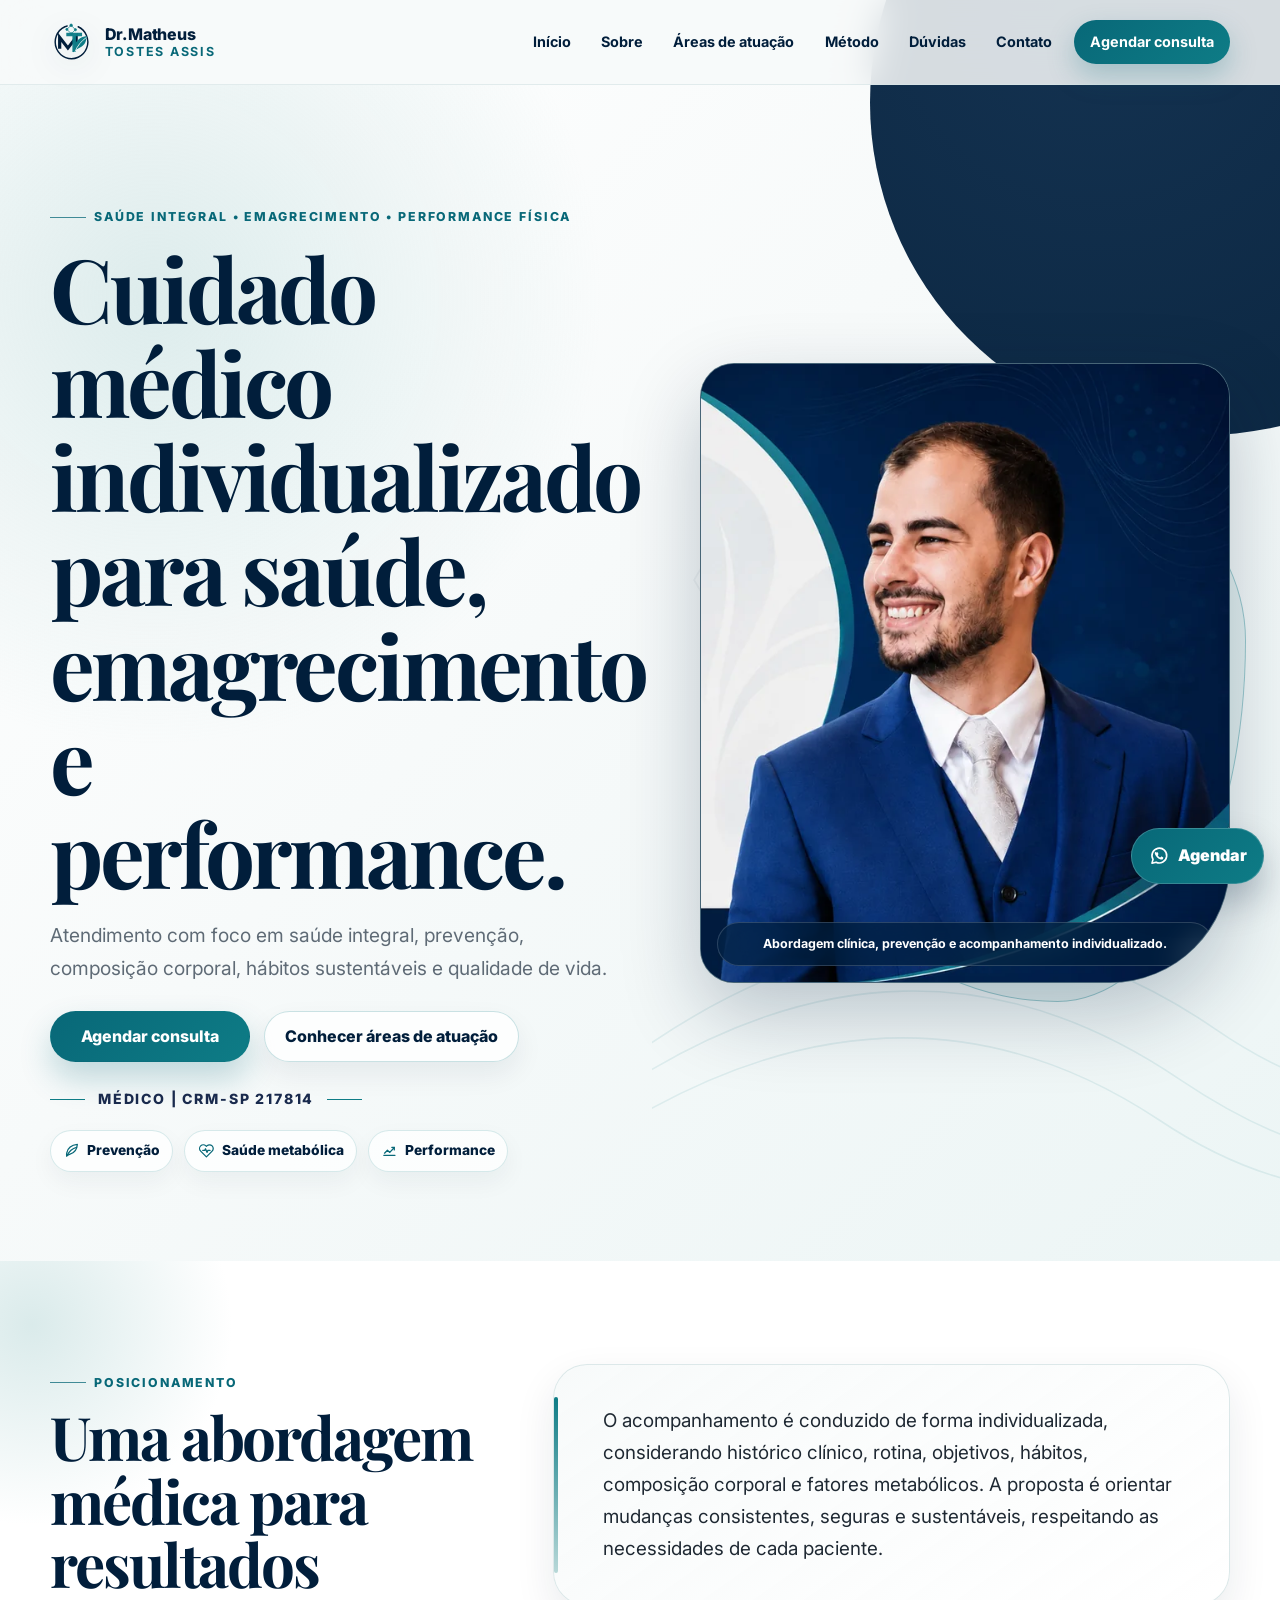
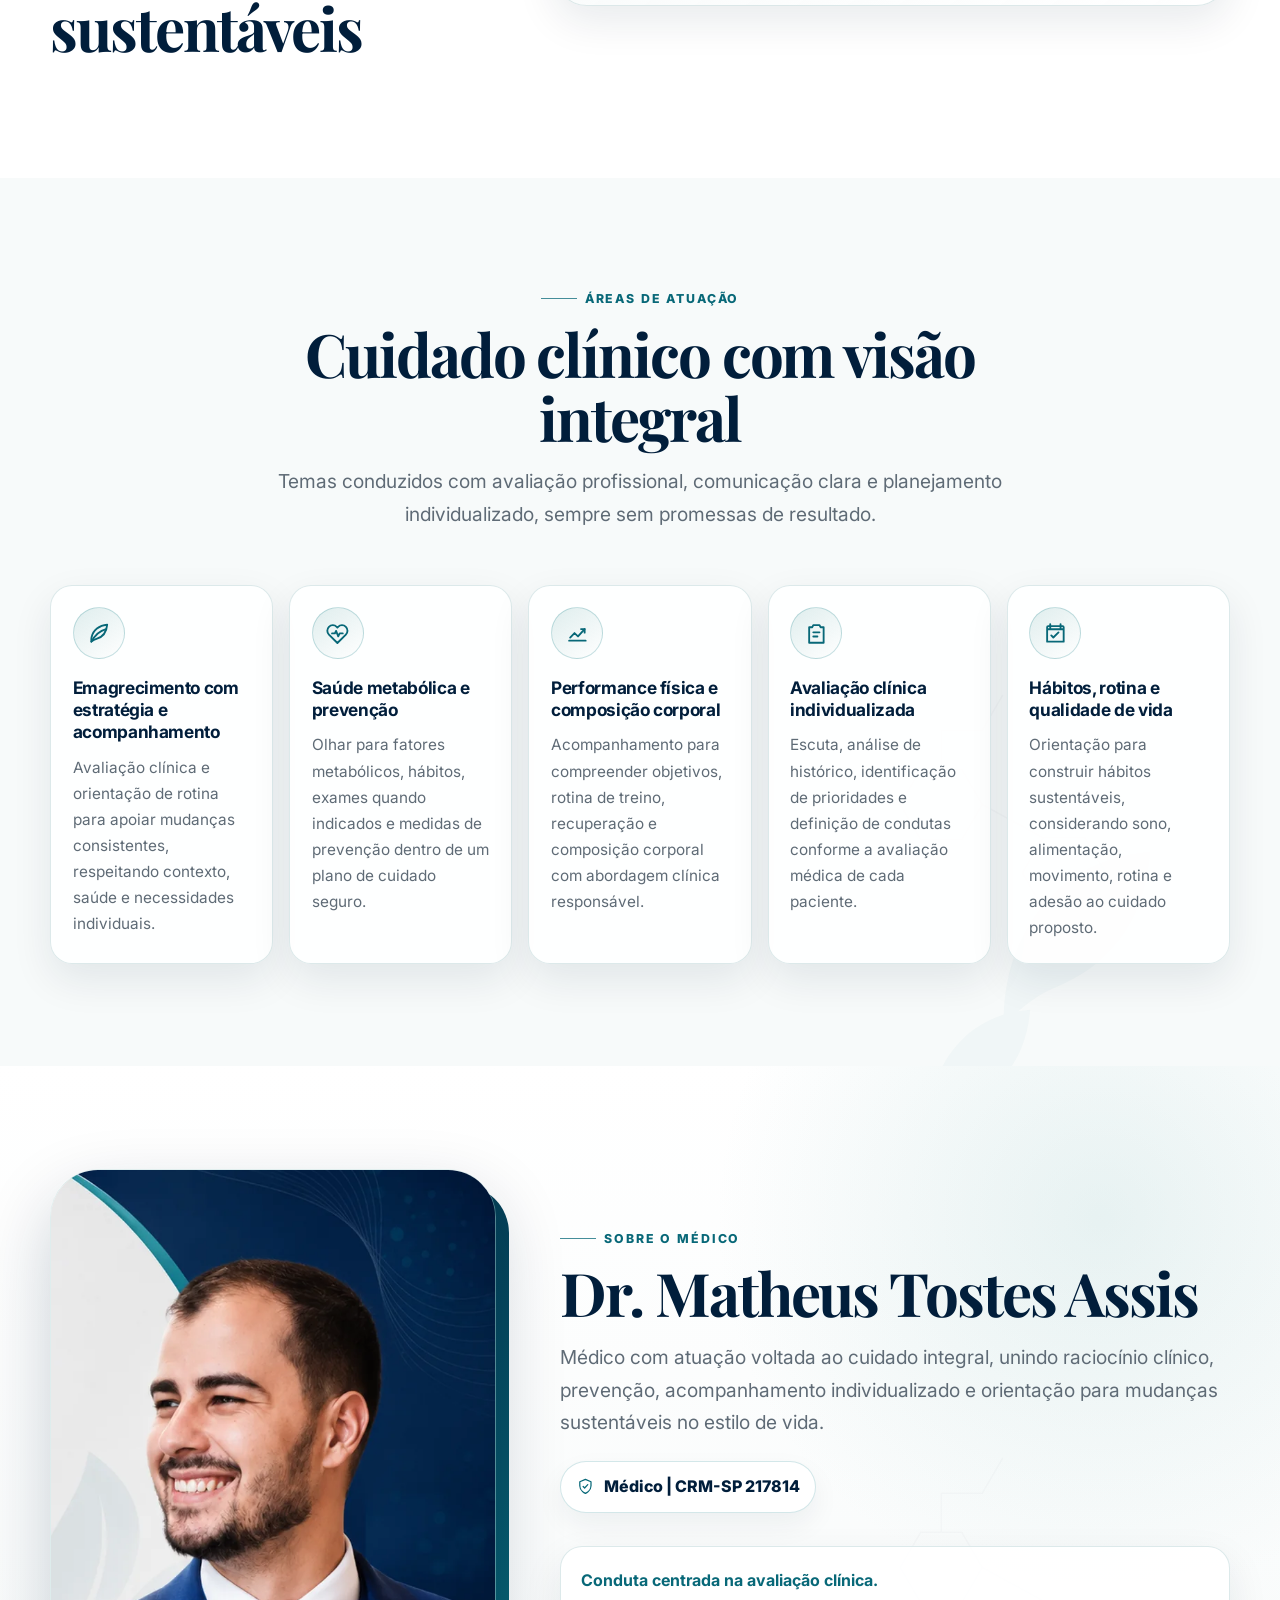
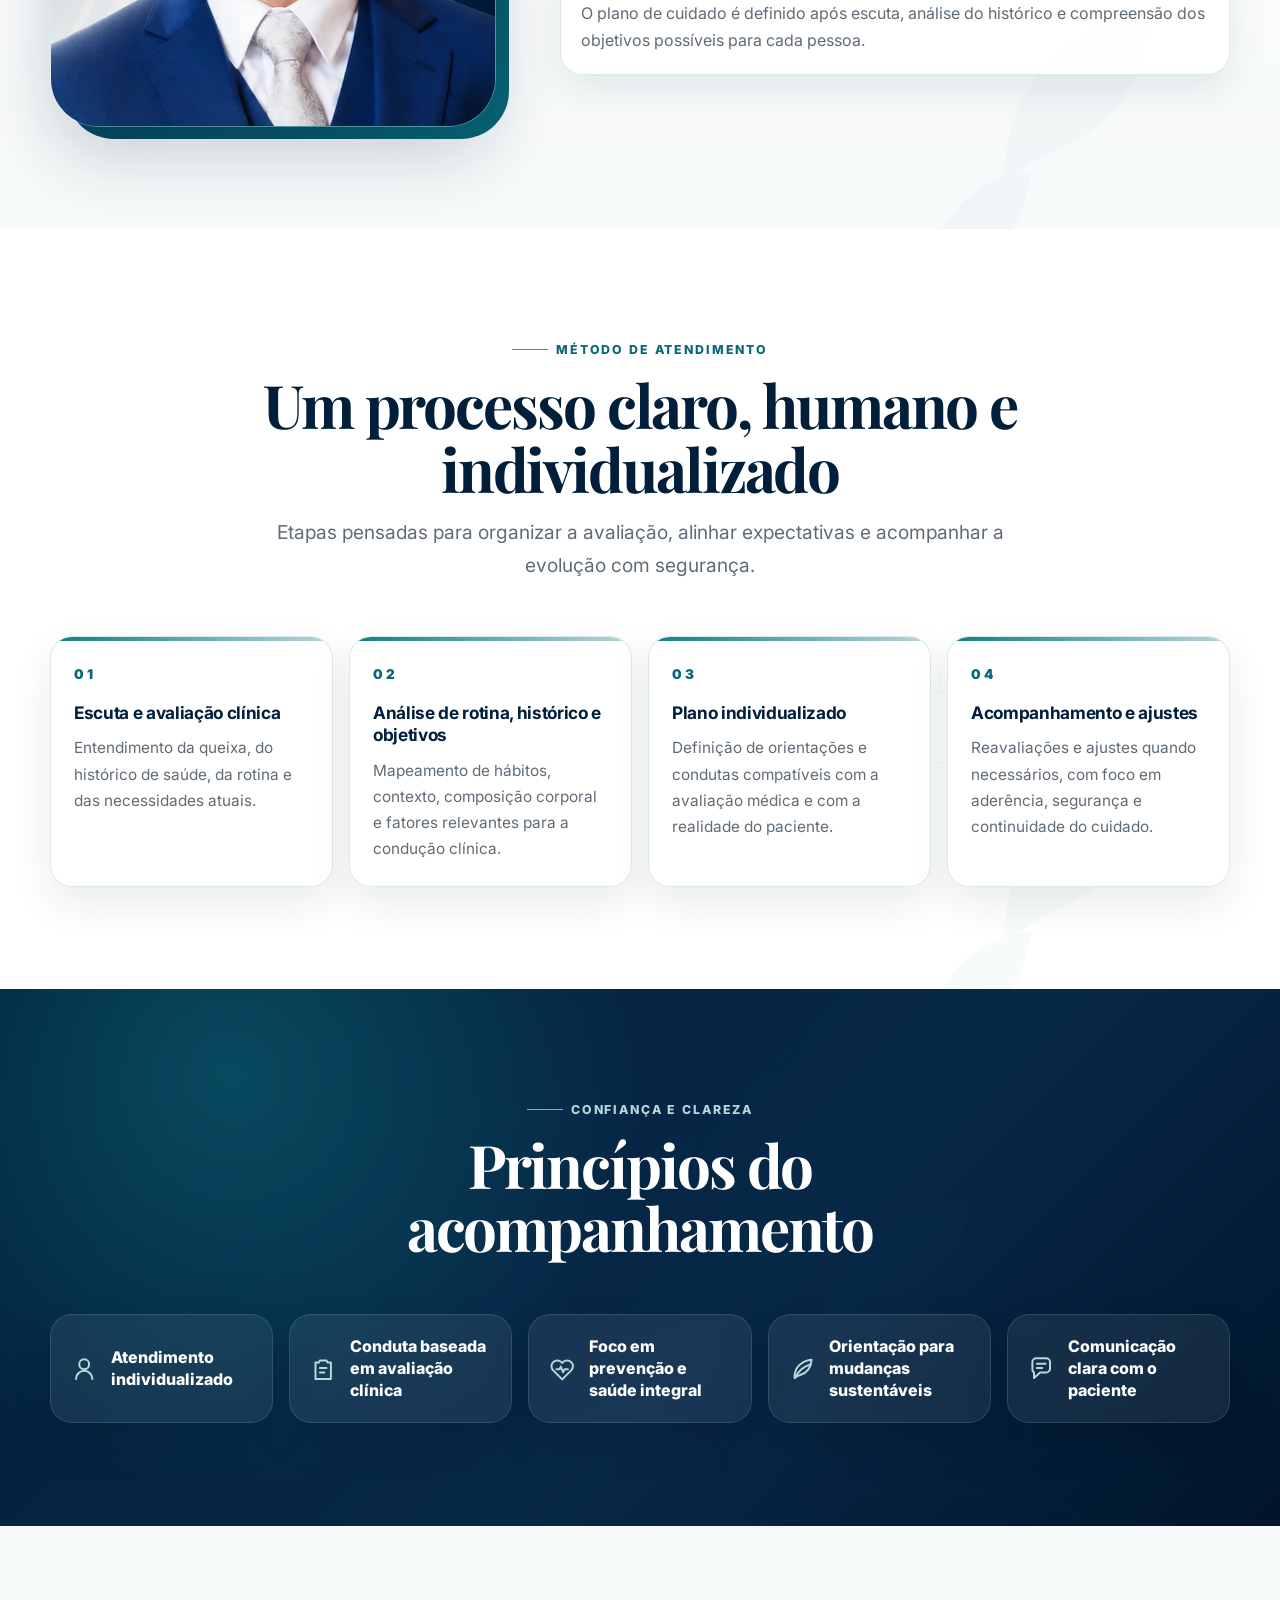
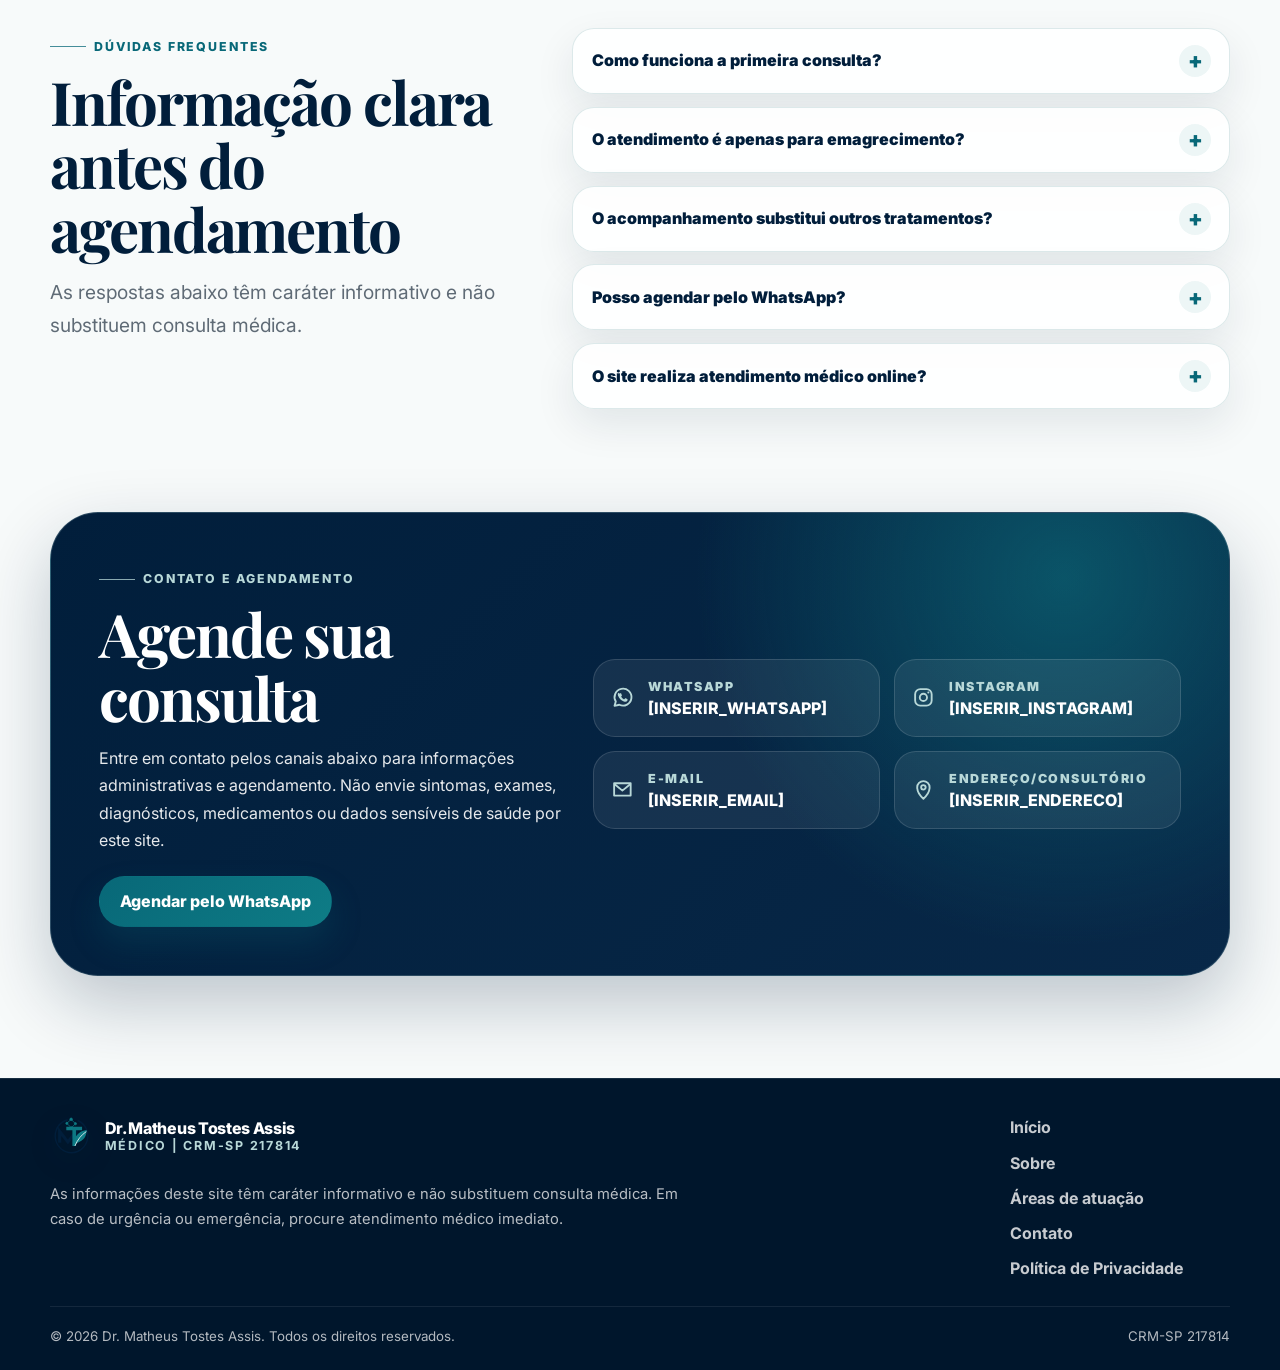
==== index.html @ b33bf236 "first commit" ====
<!doctype html>
<html lang="pt-BR">
<head>
  <meta charset="utf-8">
  <meta name="viewport" content="width=device-width, initial-scale=1">
  <title>Dr. Matheus Tostes Assis | Médico em Saúde, Emagrecimento e Performance</title>
  <meta name="description" content="Cuidado médico individualizado com foco em saúde integral, emagrecimento, prevenção, performance física e qualidade de vida. CRM-SP 217814.">
  <meta name="robots" content="index, follow">
  <meta name="theme-color" content="#011E3B">
  <link rel="canonical" href="https://www.seudominio.com.br/">

  <meta property="og:title" content="Dr. Matheus Tostes Assis | Médico em Saúde, Emagrecimento e Performance">
  <meta property="og:description" content="Cuidado médico individualizado com foco em saúde integral, emagrecimento, prevenção, performance física e qualidade de vida. CRM-SP 217814.">
  <meta property="og:image" content="https://www.seudominio.com.br/assets/img/og-image.jpg">
  <meta property="og:type" content="website">
  <meta property="og:locale" content="pt_BR">
  <meta property="og:url" content="https://www.seudominio.com.br/">

  <link rel="icon" href="assets/img/favicon.svg" type="image/svg+xml">
  <link rel="preconnect" href="https://fonts.googleapis.com">
  <link rel="preconnect" href="https://fonts.gstatic.com" crossorigin>
  <link href="https://fonts.googleapis.com/css2?family=Inter:wght@400;500;600;700;800&family=Playfair+Display:wght@600;700&display=swap" rel="stylesheet">
  <link rel="preload" as="image" href="assets/img/dr-matheus-hero-640.webp" imagesrcset="assets/img/dr-matheus-hero-640.webp 640w, assets/img/dr-matheus-hero-776.webp 776w" imagesizes="(min-width: 1024px) 42vw, 92vw" type="image/webp">
  <link rel="stylesheet" href="assets/css/styles.css">
  <script defer src="assets/js/main.js"></script>

  <script type="application/ld+json">
  {
    "@context": "https://schema.org",
    "@type": "Physician",
    "name": "Dr. Matheus Tostes Assis",
    "identifier": "CRM-SP 217814",
    "description": "Cuidado médico individualizado com foco em saúde integral, emagrecimento, prevenção, performance física e qualidade de vida.",
    "image": "https://www.seudominio.com.br/assets/img/og-image.jpg",
    "url": "https://www.seudominio.com.br/",
    "telephone": "[INSERIR_WHATSAPP]",
    "medicalSpecialty": "Cuidados médicos em saúde integral",
    "address": {
      "@type": "PostalAddress",
      "streetAddress": "[INSERIR_ENDERECO]",
      "addressLocality": "[INSERIR_CIDADE]",
      "addressRegion": "SP",
      "addressCountry": "BR"
    },
    "sameAs": ["[INSERIR_INSTAGRAM]"],
    "knowsAbout": [
      "Saúde integral",
      "Emagrecimento com acompanhamento clínico",
      "Saúde metabólica",
      "Prevenção",
      "Performance física",
      "Composição corporal",
      "Hábitos e qualidade de vida"
    ]
  }
  </script>
</head>
<body>
  <a class="skip-link" href="#conteudo">Pular para o conteúdo principal</a>

  <svg aria-hidden="true" focusable="false" class="svg-sprite">
    <symbol id="icon-leaf" viewBox="0 0 24 24">
      <path d="M20.5 3.5C12.8 4.2 6.8 8.7 5.4 15.7c-.4 1.9-.3 3.4-.2 4.2 1.1-.9 2.7-2 4.9-2.6 6.7-1.9 9.9-7.3 10.4-13.8Z" fill="none" stroke="currentColor" stroke-width="1.8" stroke-linecap="round" stroke-linejoin="round"/>
      <path d="M5.2 20c3.5-6.5 8.2-10.6 14.2-12.2" fill="none" stroke="currentColor" stroke-width="1.8" stroke-linecap="round"/>
    </symbol>
    <symbol id="icon-heart" viewBox="0 0 24 24">
      <path d="M20.2 5.6a5.3 5.3 0 0 0-7.5 0l-.7.7-.7-.7a5.3 5.3 0 0 0-7.5 7.5l8.2 8.2 8.2-8.2a5.3 5.3 0 0 0 0-7.5Z" fill="none" stroke="currentColor" stroke-width="1.8" stroke-linecap="round" stroke-linejoin="round"/>
      <path d="M6.8 12h2.8l1.1-2.4 2.1 5.2 1.4-2.8h3" fill="none" stroke="currentColor" stroke-width="1.8" stroke-linecap="round" stroke-linejoin="round"/>
    </symbol>
    <symbol id="icon-chart" viewBox="0 0 24 24">
      <path d="M4 19h16" fill="none" stroke="currentColor" stroke-width="1.8" stroke-linecap="round"/>
      <path d="m5 16 4.2-4.3 3.4 3.2L19 7.8" fill="none" stroke="currentColor" stroke-width="1.8" stroke-linecap="round" stroke-linejoin="round"/>
      <path d="M15.5 7.8H19v3.5" fill="none" stroke="currentColor" stroke-width="1.8" stroke-linecap="round" stroke-linejoin="round"/>
    </symbol>
    <symbol id="icon-clipboard" viewBox="0 0 24 24">
      <path d="M9 4h6l1 2h3v15H5V6h3l1-2Z" fill="none" stroke="currentColor" stroke-width="1.8" stroke-linecap="round" stroke-linejoin="round"/>
      <path d="M9 11h6M9 15h4" fill="none" stroke="currentColor" stroke-width="1.8" stroke-linecap="round"/>
    </symbol>
    <symbol id="icon-routine" viewBox="0 0 24 24">
      <path d="M7 3v4M17 3v4M4 8h16M5 5h14a1 1 0 0 1 1 1v14H4V6a1 1 0 0 1 1-1Z" fill="none" stroke="currentColor" stroke-width="1.8" stroke-linecap="round" stroke-linejoin="round"/>
      <path d="m8 14 2 2 5-5" fill="none" stroke="currentColor" stroke-width="1.8" stroke-linecap="round" stroke-linejoin="round"/>
    </symbol>
    <symbol id="icon-user" viewBox="0 0 24 24">
      <path d="M12 12a4.5 4.5 0 1 0 0-9 4.5 4.5 0 0 0 0 9ZM4.5 21a7.5 7.5 0 0 1 15 0" fill="none" stroke="currentColor" stroke-width="1.8" stroke-linecap="round"/>
    </symbol>
    <symbol id="icon-shield" viewBox="0 0 24 24">
      <path d="M12 22s8-3.8 8-11.1V5.4L12 2 4 5.4v5.5C4 18.2 12 22 12 22Z" fill="none" stroke="currentColor" stroke-width="1.8" stroke-linecap="round" stroke-linejoin="round"/>
      <path d="m8.8 12.2 2.1 2.1 4.5-4.8" fill="none" stroke="currentColor" stroke-width="1.8" stroke-linecap="round" stroke-linejoin="round"/>
    </symbol>
    <symbol id="icon-chat" viewBox="0 0 24 24">
      <path d="M4 5.5A3.5 3.5 0 0 1 7.5 2h9A3.5 3.5 0 0 1 20 5.5v6A3.5 3.5 0 0 1 16.5 15H11l-5.5 5v-5A3.5 3.5 0 0 1 4 11.5v-6Z" fill="none" stroke="currentColor" stroke-width="1.8" stroke-linecap="round" stroke-linejoin="round"/>
      <path d="M8 7h8M8 11h5" fill="none" stroke="currentColor" stroke-width="1.8" stroke-linecap="round"/>
    </symbol>
    <symbol id="icon-whatsapp" viewBox="0 0 24 24">
      <path d="M4.4 20.2 5.6 16A8.2 8.2 0 1 1 9 19.1l-4.6 1.1Z" fill="none" stroke="currentColor" stroke-width="1.8" stroke-linecap="round" stroke-linejoin="round"/>
      <path d="M9.2 8.5c.2-.5.4-.5.7-.5h.5c.2 0 .4.1.5.4l.6 1.4c.1.3.1.5-.1.7l-.4.5c-.1.2-.2.4 0 .6.5.9 1.3 1.7 2.3 2.2.2.1.4.1.6-.1l.6-.7c.2-.2.4-.2.7-.1l1.4.7c.3.1.4.3.4.6 0 .5-.2 1.1-.6 1.5-.5.5-1.5.7-3 .2-2.6-.9-4.7-3-5.6-5.5-.5-1.3-.3-2.2.4-2.9Z" fill="currentColor"/>
    </symbol>
    <symbol id="icon-mail" viewBox="0 0 24 24">
      <path d="M4 6h16v12H4V6Z" fill="none" stroke="currentColor" stroke-width="1.8" stroke-linecap="round" stroke-linejoin="round"/>
      <path d="m4.8 7.2 7.2 6 7.2-6" fill="none" stroke="currentColor" stroke-width="1.8" stroke-linecap="round" stroke-linejoin="round"/>
    </symbol>
    <symbol id="icon-map" viewBox="0 0 24 24">
      <path d="M12 21s6-5.4 6-11a6 6 0 0 0-12 0c0 5.6 6 11 6 11Z" fill="none" stroke="currentColor" stroke-width="1.8" stroke-linecap="round" stroke-linejoin="round"/>
      <path d="M12 12.2a2.2 2.2 0 1 0 0-4.4 2.2 2.2 0 0 0 0 4.4Z" fill="none" stroke="currentColor" stroke-width="1.8"/>
    </symbol>
    <symbol id="icon-instagram" viewBox="0 0 24 24">
      <rect x="4" y="4" width="16" height="16" rx="5" fill="none" stroke="currentColor" stroke-width="1.8"/>
      <circle cx="12" cy="12" r="3.5" fill="none" stroke="currentColor" stroke-width="1.8"/>
      <circle cx="16.8" cy="7.2" r="1" fill="currentColor"/>
    </symbol>
  </svg>

  <header class="site-header" data-header>
    <div class="container header-inner">
      <a class="brand" href="#inicio" aria-label="Início - Dr. Matheus Tostes Assis">
        <img class="brand-mark" src="assets/img/logo-mta.svg" width="46" height="46" alt="" decoding="async">
        <span class="brand-text">
          <strong>Dr. Matheus</strong>
          <small>Tostes Assis</small>
        </span>
      </a>

      <button class="menu-toggle" type="button" aria-label="Abrir menu" aria-controls="menu-principal" aria-expanded="false" data-menu-toggle>
        <span></span>
        <span></span>
        <span></span>
      </button>

      <nav class="nav" id="menu-principal" aria-label="Menu principal" data-nav>
        <a href="#inicio">Início</a>
        <a href="#sobre">Sobre</a>
        <a href="#areas">Áreas de atuação</a>
        <a href="#metodo">Método</a>
        <a href="#duvidas">Dúvidas</a>
        <a href="#contato">Contato</a>
        <a class="nav-cta" href="https://wa.me/55DDDNUMERO?text=Ol%C3%A1%2C%20Dr.%20Matheus.%20Gostaria%20de%20agendar%20uma%20consulta." target="_blank" rel="noopener" aria-label="Agendar consulta pelo WhatsApp">Agendar consulta</a>
      </nav>
    </div>
  </header>

  <main id="conteudo">
    <section class="hero" id="inicio" aria-labelledby="hero-title">
      <div class="container hero-grid">
        <div class="hero-copy" data-reveal>
          <p class="eyebrow">Saúde integral • Emagrecimento • Performance física</p>
          <h1 id="hero-title">Cuidado médico individualizado para saúde, emagrecimento e performance.</h1>
          <p class="hero-subtitle">Atendimento com foco em saúde integral, prevenção, composição corporal, hábitos sustentáveis e qualidade de vida.</p>
          <div class="hero-actions" aria-label="Ações principais">
            <a class="btn btn-primary" href="https://wa.me/55DDDNUMERO?text=Ol%C3%A1%2C%20Dr.%20Matheus.%20Gostaria%20de%20agendar%20uma%20consulta." target="_blank" rel="noopener">Agendar consulta</a>
            <a class="btn btn-secondary" href="#areas">Conhecer áreas de atuação</a>
          </div>
          <p class="credential">Médico | CRM-SP 217814</p>
          <div class="hero-points" aria-label="Pilares do atendimento">
            <span><svg class="mini-icon" aria-hidden="true"><use href="#icon-leaf"></use></svg>Prevenção</span>
            <span><svg class="mini-icon" aria-hidden="true"><use href="#icon-heart"></use></svg>Saúde metabólica</span>
            <span><svg class="mini-icon" aria-hidden="true"><use href="#icon-chart"></use></svg>Performance</span>
          </div>
        </div>

        <div class="hero-visual" data-reveal>
          <figure class="portrait-card">
            <picture>
              <source type="image/webp" srcset="assets/img/dr-matheus-hero-640.webp 640w, assets/img/dr-matheus-hero-776.webp 776w" sizes="(min-width: 1024px) 42vw, 92vw">
              <img src="assets/img/dr-matheus-hero.jpg" width="776" height="909" alt="Retrato profissional do Dr. Matheus Tostes Assis em traje formal" loading="eager" fetchpriority="high" decoding="async">
            </picture>
            <figcaption>Abordagem clínica, prevenção e acompanhamento individualizado.</figcaption>
          </figure>
        </div>
      </div>
    </section>

    <section class="section positioning" aria-labelledby="posicionamento-title">
      <div class="container two-column">
        <div class="section-kicker" data-reveal>
          <span class="eyebrow">Posicionamento</span>
          <h2 id="posicionamento-title">Uma abordagem médica para resultados sustentáveis</h2>
        </div>
        <div class="lead-card" data-reveal>
          <p>O acompanhamento é conduzido de forma individualizada, considerando histórico clínico, rotina, objetivos, hábitos, composição corporal e fatores metabólicos. A proposta é orientar mudanças consistentes, seguras e sustentáveis, respeitando as necessidades de cada paciente.</p>
        </div>
      </div>
    </section>

    <section class="section areas" id="areas" aria-labelledby="areas-title">
      <div class="container">
        <div class="section-heading" data-reveal>
          <span class="eyebrow">Áreas de atuação</span>
          <h2 id="areas-title">Cuidado clínico com visão integral</h2>
          <p>Temas conduzidos com avaliação profissional, comunicação clara e planejamento individualizado, sempre sem promessas de resultado.</p>
        </div>

        <div class="cards-grid">
          <article class="area-card" data-reveal>
            <div class="icon-badge"><svg aria-hidden="true"><use href="#icon-leaf"></use></svg></div>
            <h3>Emagrecimento com estratégia e acompanhamento</h3>
            <p>Avaliação clínica e orientação de rotina para apoiar mudanças consistentes, respeitando contexto, saúde e necessidades individuais.</p>
          </article>
          <article class="area-card" data-reveal>
            <div class="icon-badge"><svg aria-hidden="true"><use href="#icon-heart"></use></svg></div>
            <h3>Saúde metabólica e prevenção</h3>
            <p>Olhar para fatores metabólicos, hábitos, exames quando indicados e medidas de prevenção dentro de um plano de cuidado seguro.</p>
          </article>
          <article class="area-card" data-reveal>
            <div class="icon-badge"><svg aria-hidden="true"><use href="#icon-chart"></use></svg></div>
            <h3>Performance física e composição corporal</h3>
            <p>Acompanhamento para compreender objetivos, rotina de treino, recuperação e composição corporal com abordagem clínica responsável.</p>
          </article>
          <article class="area-card" data-reveal>
            <div class="icon-badge"><svg aria-hidden="true"><use href="#icon-clipboard"></use></svg></div>
            <h3>Avaliação clínica individualizada</h3>
            <p>Escuta, análise de histórico, identificação de prioridades e definição de condutas conforme a avaliação médica de cada paciente.</p>
          </article>
          <article class="area-card" data-reveal>
            <div class="icon-badge"><svg aria-hidden="true"><use href="#icon-routine"></use></svg></div>
            <h3>Hábitos, rotina e qualidade de vida</h3>
            <p>Orientação para construir hábitos sustentáveis, considerando sono, alimentação, movimento, rotina e adesão ao cuidado proposto.</p>
          </article>
        </div>
      </div>
    </section>

    <section class="section about" id="sobre" aria-labelledby="sobre-title">
      <div class="container about-grid">
        <div class="about-media" data-reveal>
          <picture>
            <source type="image/webp" srcset="assets/img/dr-matheus-about.webp">
            <img src="assets/img/dr-matheus-about.jpg" width="640" height="1253" alt="Dr. Matheus Tostes Assis sorrindo em traje formal" loading="lazy" decoding="async">
          </picture>
        </div>
        <div class="about-content" data-reveal>
          <span class="eyebrow">Sobre o médico</span>
          <h2 id="sobre-title">Dr. Matheus Tostes Assis</h2>
          <p class="large-text">Médico com atuação voltada ao cuidado integral, unindo raciocínio clínico, prevenção, acompanhamento individualizado e orientação para mudanças sustentáveis no estilo de vida.</p>
          <div class="doctor-credential">
            <svg class="mini-icon" aria-hidden="true"><use href="#icon-shield"></use></svg>
            <span>Médico | CRM-SP 217814</span>
          </div>
          <!-- Campo editável: insira aqui formações complementares comprovadas, se desejar. Evite termos que induzam especialidade sem RQE informado. -->
          <div class="note-card">
            <strong>Conduta centrada na avaliação clínica.</strong>
            <p>O plano de cuidado é definido após escuta, análise do histórico e compreensão dos objetivos possíveis para cada pessoa.</p>
          </div>
        </div>
      </div>
    </section>

    <section class="section method" id="metodo" aria-labelledby="metodo-title">
      <div class="container">
        <div class="section-heading" data-reveal>
          <span class="eyebrow">Método de atendimento</span>
          <h2 id="metodo-title">Um processo claro, humano e individualizado</h2>
          <p>Etapas pensadas para organizar a avaliação, alinhar expectativas e acompanhar a evolução com segurança.</p>
        </div>

        <ol class="steps">
          <li data-reveal>
            <span class="step-number">01</span>
            <h3>Escuta e avaliação clínica</h3>
            <p>Entendimento da queixa, do histórico de saúde, da rotina e das necessidades atuais.</p>
          </li>
          <li data-reveal>
            <span class="step-number">02</span>
            <h3>Análise de rotina, histórico e objetivos</h3>
            <p>Mapeamento de hábitos, contexto, composição corporal e fatores relevantes para a condução clínica.</p>
          </li>
          <li data-reveal>
            <span class="step-number">03</span>
            <h3>Plano individualizado</h3>
            <p>Definição de orientações e condutas compatíveis com a avaliação médica e com a realidade do paciente.</p>
          </li>
          <li data-reveal>
            <span class="step-number">04</span>
            <h3>Acompanhamento e ajustes</h3>
            <p>Reavaliações e ajustes quando necessários, com foco em aderência, segurança e continuidade do cuidado.</p>
          </li>
        </ol>
      </div>
    </section>

    <section class="section trust" aria-labelledby="confianca-title">
      <div class="container">
        <div class="section-heading" data-reveal>
          <span class="eyebrow">Confiança e clareza</span>
          <h2 id="confianca-title">Princípios do acompanhamento</h2>
        </div>

        <div class="trust-grid">
          <div class="trust-item" data-reveal>
            <svg aria-hidden="true"><use href="#icon-user"></use></svg>
            <span>Atendimento individualizado</span>
          </div>
          <div class="trust-item" data-reveal>
            <svg aria-hidden="true"><use href="#icon-clipboard"></use></svg>
            <span>Conduta baseada em avaliação clínica</span>
          </div>
          <div class="trust-item" data-reveal>
            <svg aria-hidden="true"><use href="#icon-heart"></use></svg>
            <span>Foco em prevenção e saúde integral</span>
          </div>
          <div class="trust-item" data-reveal>
            <svg aria-hidden="true"><use href="#icon-leaf"></use></svg>
            <span>Orientação para mudanças sustentáveis</span>
          </div>
          <div class="trust-item" data-reveal>
            <svg aria-hidden="true"><use href="#icon-chat"></use></svg>
            <span>Comunicação clara com o paciente</span>
          </div>
        </div>
      </div>
    </section>

    <section class="section faq" id="duvidas" aria-labelledby="faq-title">
      <div class="container faq-grid">
        <div class="section-kicker" data-reveal>
          <span class="eyebrow">Dúvidas frequentes</span>
          <h2 id="faq-title">Informação clara antes do agendamento</h2>
          <p>As respostas abaixo têm caráter informativo e não substituem consulta médica.</p>
        </div>

        <div class="faq-list" data-reveal>
          <details>
            <summary>Como funciona a primeira consulta?</summary>
            <p>A primeira consulta envolve escuta, avaliação do histórico clínico, rotina, objetivos e necessidades individuais. Condutas, exames ou prescrições dependem da avaliação profissional.</p>
          </details>
          <details>
            <summary>O atendimento é apenas para emagrecimento?</summary>
            <p>Não. O acompanhamento pode envolver saúde integral, prevenção, saúde metabólica, composição corporal, hábitos, qualidade de vida e performance física, conforme a demanda e a avaliação clínica.</p>
          </details>
          <details>
            <summary>O acompanhamento substitui outros tratamentos?</summary>
            <p>Não necessariamente. Qualquer mudança ou integração com tratamentos em andamento deve ser discutida em consulta e pode envolver comunicação com outros profissionais quando apropriado.</p>
          </details>
          <details>
            <summary>Posso agendar pelo WhatsApp?</summary>
            <p>Sim. O WhatsApp pode ser usado para solicitar informações administrativas e agendar consulta. Evite enviar dados sensíveis de saúde, exames ou informações clínicas pelo site.</p>
          </details>
          <details>
            <summary>O site realiza atendimento médico online?</summary>
            <p>Não. Este site é informativo e não realiza diagnóstico, prescrição ou atendimento médico. Diagnóstico, conduta e prescrição dependem de avaliação profissional individualizada.</p>
          </details>
        </div>
      </div>
    </section>

    <section class="section contact" id="contato" aria-labelledby="contato-title">
      <div class="container contact-card" data-reveal>
        <div class="contact-copy">
          <span class="eyebrow">Contato e agendamento</span>
          <h2 id="contato-title">Agende sua consulta</h2>
          <p>Entre em contato pelos canais abaixo para informações administrativas e agendamento. Não envie sintomas, exames, diagnósticos, medicamentos ou dados sensíveis de saúde por este site.</p>
          <a class="btn btn-primary" href="https://wa.me/55DDDNUMERO?text=Ol%C3%A1%2C%20Dr.%20Matheus.%20Gostaria%20de%20agendar%20uma%20consulta." target="_blank" rel="noopener" aria-label="Agendar consulta pelo WhatsApp">Agendar pelo WhatsApp</a>
        </div>

        <div class="contact-links" aria-label="Canais de contato">
          <a class="contact-link" href="https://wa.me/55DDDNUMERO?text=Ol%C3%A1%2C%20Dr.%20Matheus.%20Gostaria%20de%20agendar%20uma%20consulta." target="_blank" rel="noopener">
            <svg aria-hidden="true"><use href="#icon-whatsapp"></use></svg>
            <span>WhatsApp</span>
            <strong>[INSERIR_WHATSAPP]</strong>
          </a>
          <a class="contact-link" href="[INSERIR_INSTAGRAM]" target="_blank" rel="noopener">
            <svg aria-hidden="true"><use href="#icon-instagram"></use></svg>
            <span>Instagram</span>
            <strong>[INSERIR_INSTAGRAM]</strong>
          </a>
          <a class="contact-link" href="mailto:[INSERIR_EMAIL]">
            <svg aria-hidden="true"><use href="#icon-mail"></use></svg>
            <span>E-mail</span>
            <strong>[INSERIR_EMAIL]</strong>
          </a>
          <a class="contact-link" href="[INSERIR_LINK_MAPS]" target="_blank" rel="noopener">
            <svg aria-hidden="true"><use href="#icon-map"></use></svg>
            <span>Endereço/consultório</span>
            <strong>[INSERIR_ENDERECO]</strong>
          </a>
        </div>
      </div>
    </section>
  </main>

  <footer class="site-footer">
    <div class="container footer-grid">
      <div>
        <a class="footer-brand" href="#inicio" aria-label="Início - Dr. Matheus Tostes Assis">
          <img src="assets/img/logo-mta.svg" width="44" height="44" alt="" loading="lazy" decoding="async">
          <span><strong>Dr. Matheus Tostes Assis</strong><small>Médico | CRM-SP 217814</small></span>
        </a>
        <p class="footer-disclaimer">As informações deste site têm caráter informativo e não substituem consulta médica. Em caso de urgência ou emergência, procure atendimento médico imediato.</p>
      </div>
      <nav class="footer-nav" aria-label="Links do rodapé">
        <a href="#inicio">Início</a>
        <a href="#sobre">Sobre</a>
        <a href="#areas">Áreas de atuação</a>
        <a href="#contato">Contato</a>
        <a href="politica-de-privacidade.html">Política de Privacidade</a>
      </nav>
    </div>
    <div class="container footer-bottom">
      <small>© <span data-current-year></span> Dr. Matheus Tostes Assis. Todos os direitos reservados.</small>
      <small>CRM-SP 217814</small>
    </div>
  </footer>

  <a class="floating-whatsapp" href="https://wa.me/55DDDNUMERO?text=Ol%C3%A1%2C%20Dr.%20Matheus.%20Gostaria%20de%20agendar%20uma%20consulta." target="_blank" rel="noopener" aria-label="Agendar consulta pelo WhatsApp">
    <svg aria-hidden="true"><use href="#icon-whatsapp"></use></svg>
    <span>Agendar</span>
  </a>
</body>
</html>
---- assets/css/styles.css ----
:root {
  --color-navy: #011e3b;
  --color-navy-2: #082848;
  --color-navy-3: #192a4d;
  --color-teal: #0e7c86;
  --color-teal-dark: #086878;
  --color-mint: #b8d8d8;
  --color-bg: #f7fafa;
  --color-surface: #ffffff;
  --color-text: #1f2933;
  --color-muted: #5f6b76;
  --color-line: #d9e7e8;
  --color-soft: #edf6f6;
  --shadow-soft: 0 18px 55px rgba(1, 30, 59, 0.10);
  --shadow-card: 0 16px 40px rgba(1, 30, 59, 0.09);
  --radius-sm: 14px;
  --radius-md: 22px;
  --radius-lg: 34px;
  --radius-xl: 48px;
  --font-title: "Playfair Display", Georgia, "Times New Roman", serif;
  --font-body: "Inter", system-ui, -apple-system, BlinkMacSystemFont, "Segoe UI", sans-serif;
  --container: 1180px;
  --header-height: 76px;
}

* {
  box-sizing: border-box;
}

html {
  min-width: 320px;
  scroll-behavior: smooth;
  scroll-padding-top: calc(var(--header-height) + 18px);
  -webkit-text-size-adjust: 100%;
}

body {
  margin: 0;
  min-height: 100vh;
  color: var(--color-text);
  background: var(--color-bg);
  font-family: var(--font-body);
  font-size: 1rem;
  line-height: 1.7;
  text-rendering: optimizeLegibility;
  -webkit-font-smoothing: antialiased;
}

body.menu-open {
  overflow: hidden;
}

img,
picture,
svg {
  display: block;
}

img {
  max-width: 100%;
  height: auto;
}

svg {
  width: 1.25rem;
  height: 1.25rem;
}

a {
  color: inherit;
  text-decoration: none;
}

p,
h1,
h2,
h3 {
  margin-top: 0;
}

p:last-child {
  margin-bottom: 0;
}

button,
input,
textarea,
select {
  font: inherit;
}

button {
  border: 0;
}

:focus-visible {
  outline: 3px solid rgba(14, 124, 134, 0.42);
  outline-offset: 4px;
}

::selection {
  color: #fff;
  background: var(--color-teal-dark);
}

.svg-sprite {
  position: absolute;
  width: 0;
  height: 0;
  overflow: hidden;
}

.container {
  width: min(calc(100% - 2rem), var(--container));
  margin-inline: auto;
}

.narrow {
  max-width: 860px;
}

.skip-link {
  position: fixed;
  left: 1rem;
  top: 1rem;
  z-index: 9999;
  padding: 0.85rem 1rem;
  color: #fff;
  background: var(--color-navy);
  border-radius: 999px;
  transform: translateY(-150%);
  transition: transform 180ms ease;
}

.skip-link:focus {
  transform: translateY(0);
}

.site-header {
  position: sticky;
  inset-block-start: 0;
  z-index: 1000;
  min-height: var(--header-height);
  background: rgba(247, 250, 250, 0.86);
  border-bottom: 1px solid rgba(217, 231, 232, 0.72);
  backdrop-filter: blur(18px);
  transition: box-shadow 180ms ease, background 180ms ease, border-color 180ms ease;
}

.site-header.is-scrolled {
  background: rgba(255, 255, 255, 0.94);
  border-color: rgba(217, 231, 232, 0.96);
  box-shadow: 0 10px 28px rgba(1, 30, 59, 0.08);
}

.header-inner {
  min-height: var(--header-height);
  display: flex;
  align-items: center;
  justify-content: space-between;
  gap: 1rem;
}

.brand,
.footer-brand {
  display: inline-flex;
  align-items: center;
  gap: 0.72rem;
  min-width: 0;
}

.brand-mark,
.footer-brand img {
  width: 2.7rem;
  height: 2.7rem;
  flex: 0 0 auto;
  filter: drop-shadow(0 8px 16px rgba(1, 30, 59, 0.12));
}

.brand-text,
.footer-brand span {
  display: grid;
  line-height: 1.05;
}

.brand-text strong,
.footer-brand strong {
  color: var(--color-navy);
  font-weight: 800;
  letter-spacing: -0.02em;
}

.brand-text small,
.footer-brand small {
  margin-top: 0.15rem;
  color: var(--color-teal-dark);
  font-size: 0.78rem;
  font-weight: 700;
  letter-spacing: 0.14em;
  text-transform: uppercase;
}

.menu-toggle {
  position: relative;
  z-index: 1002;
  display: inline-grid;
  place-items: center;
  width: 2.9rem;
  height: 2.9rem;
  padding: 0;
  color: var(--color-navy);
  background: rgba(255, 255, 255, 0.9);
  border: 1px solid var(--color-line);
  border-radius: 999px;
  cursor: pointer;
  box-shadow: 0 8px 22px rgba(1, 30, 59, 0.08);
}

.menu-toggle span {
  position: absolute;
  width: 1.18rem;
  height: 2px;
  border-radius: 999px;
  background: currentColor;
  transition: transform 180ms ease, opacity 180ms ease;
}

.menu-toggle span:nth-child(1) { transform: translateY(-7px); }
.menu-toggle span:nth-child(3) { transform: translateY(7px); }

body.menu-open .menu-toggle span:nth-child(1) { transform: rotate(45deg); }
body.menu-open .menu-toggle span:nth-child(2) { opacity: 0; }
body.menu-open .menu-toggle span:nth-child(3) { transform: rotate(-45deg); }

.nav {
  position: fixed;
  inset: calc(var(--header-height) + 0.8rem) 1rem auto;
  z-index: 1001;
  display: grid;
  gap: 0.25rem;
  padding: 1rem;
  color: var(--color-navy);
  background: rgba(255, 255, 255, 0.98);
  border: 1px solid var(--color-line);
  border-radius: 1.25rem;
  box-shadow: var(--shadow-soft);
  opacity: 0;
  pointer-events: none;
  transform: translateY(-0.8rem);
  transition: opacity 180ms ease, transform 180ms ease;
}

.nav.is-open {
  opacity: 1;
  pointer-events: auto;
  transform: translateY(0);
}

.nav a {
  display: inline-flex;
  align-items: center;
  justify-content: center;
  min-height: 2.75rem;
  padding: 0.68rem 0.9rem;
  border-radius: 999px;
  color: var(--color-navy);
  font-size: 0.94rem;
  font-weight: 700;
  transition: color 180ms ease, background 180ms ease, transform 180ms ease;
}

.nav a:hover,
.nav a:focus-visible {
  color: var(--color-teal-dark);
  background: var(--color-soft);
}

.nav .nav-cta,
.nav-cta.header-only {
  color: #fff;
  background: linear-gradient(135deg, var(--color-teal-dark), var(--color-teal));
  box-shadow: 0 12px 28px rgba(8, 104, 120, 0.26);
}

.nav .nav-cta:hover,
.nav .nav-cta:focus-visible,
.nav-cta.header-only:hover,
.nav-cta.header-only:focus-visible {
  color: #fff;
  background: linear-gradient(135deg, var(--color-navy), var(--color-navy-2));
  transform: translateY(-1px);
}

.section {
  position: relative;
  padding: clamp(4.25rem, 8vw, 7.2rem) 0;
}

.eyebrow {
  display: inline-flex;
  align-items: center;
  gap: 0.5rem;
  margin-bottom: 0.9rem;
  color: var(--color-teal-dark);
  font-size: 0.77rem;
  font-weight: 800;
  letter-spacing: 0.15em;
  line-height: 1.4;
  text-transform: uppercase;
}

.eyebrow::before {
  content: "";
  width: 2.25rem;
  height: 1px;
  background: currentColor;
  opacity: 0.75;
}

h1,
h2,
h3 {
  color: var(--color-navy);
  font-family: var(--font-title);
  line-height: 1.06;
  letter-spacing: -0.035em;
}

h1 {
  max-width: 10.8ch;
  margin-bottom: 1.25rem;
  font-size: clamp(3rem, 11vw, 5.55rem);
}

h2 {
  margin-bottom: 1rem;
  font-size: clamp(2.15rem, 5.2vw, 3.75rem);
}

h3 {
  margin-bottom: 0.7rem;
  font-size: clamp(1.22rem, 2vw, 1.48rem);
  letter-spacing: -0.02em;
}

.section-heading {
  max-width: 760px;
  margin: 0 auto clamp(2.25rem, 5vw, 3.4rem);
  text-align: center;
}

.section-heading .eyebrow {
  justify-content: center;
}

.section-heading p,
.section-kicker p,
.hero-subtitle,
.large-text {
  color: var(--color-muted);
  font-size: clamp(1.04rem, 2vw, 1.2rem);
}

.btn {
  display: inline-flex;
  align-items: center;
  justify-content: center;
  min-height: 3.2rem;
  padding: 0.86rem 1.25rem;
  border: 1px solid transparent;
  border-radius: 999px;
  font-weight: 800;
  line-height: 1.2;
  text-align: center;
  transition: transform 180ms ease, box-shadow 180ms ease, background 180ms ease, border-color 180ms ease, color 180ms ease;
}

.btn:hover,
.btn:focus-visible {
  transform: translateY(-2px);
}

.btn-primary {
  color: #fff;
  background: linear-gradient(135deg, var(--color-teal-dark), var(--color-teal));
  box-shadow: 0 16px 32px rgba(8, 104, 120, 0.24);
}

.btn-primary:hover,
.btn-primary:focus-visible {
  background: linear-gradient(135deg, var(--color-navy), var(--color-navy-2));
  box-shadow: 0 20px 36px rgba(1, 30, 59, 0.2);
}

.btn-secondary {
  color: var(--color-navy);
  background: rgba(255, 255, 255, 0.78);
  border-color: rgba(14, 124, 134, 0.22);
  box-shadow: 0 12px 28px rgba(1, 30, 59, 0.07);
}

.btn-secondary:hover,
.btn-secondary:focus-visible {
  color: var(--color-teal-dark);
  background: #fff;
  border-color: rgba(14, 124, 134, 0.42);
}

.hero {
  isolation: isolate;
  overflow: hidden;
  padding: clamp(5.4rem, 7vw, 7.8rem) 0 clamp(4rem, 7vw, 6.5rem);
  background:
    radial-gradient(circle at 12% 18%, rgba(184, 216, 216, 0.46), transparent 28rem),
    linear-gradient(135deg, #fff 0%, var(--color-bg) 44%, #ecf5f5 100%);
}

.hero::before {
  content: "";
  position: absolute;
  z-index: -2;
  width: min(52vw, 760px);
  height: min(52vw, 760px);
  right: -20vw;
  top: -18vw;
  border-radius: 999px;
  background: radial-gradient(circle at 34% 34%, var(--color-navy-2), var(--color-navy) 68%);
  opacity: 0.95;
}

.hero::after {
  content: "";
  position: absolute;
  z-index: -1;
  inset: auto -12rem -20rem auto;
  width: min(72vw, 820px);
  height: min(72vw, 820px);
  background: url("../img/organic-pattern.svg") center / contain no-repeat;
  opacity: 0.44;
  pointer-events: none;
}

.hero-grid {
  display: grid;
  gap: clamp(2.5rem, 6vw, 5rem);
  align-items: center;
}

.hero-copy {
  position: relative;
  z-index: 2;
}

.hero-subtitle {
  max-width: 630px;
  margin-bottom: 1.65rem;
}

.hero-actions {
  display: flex;
  flex-wrap: wrap;
  gap: 0.85rem;
  margin-bottom: 1.2rem;
}

.credential {
  display: inline-flex;
  align-items: center;
  gap: 0.8rem;
  margin: 0 0 1.15rem;
  color: var(--color-navy-3);
  font-size: 0.88rem;
  font-weight: 800;
  letter-spacing: 0.13em;
  text-transform: uppercase;
}

.credential::before,
.credential::after {
  content: "";
  width: 2.2rem;
  height: 1px;
  background: var(--color-teal);
}

.hero-points {
  display: flex;
  flex-wrap: wrap;
  gap: 0.7rem;
}

.hero-points span {
  display: inline-flex;
  align-items: center;
  gap: 0.45rem;
  padding: 0.52rem 0.76rem;
  color: var(--color-navy);
  background: rgba(255, 255, 255, 0.72);
  border: 1px solid rgba(14, 124, 134, 0.16);
  border-radius: 999px;
  font-size: 0.86rem;
  font-weight: 800;
  box-shadow: 0 10px 24px rgba(1, 30, 59, 0.05);
}

.mini-icon {
  width: 1.05rem;
  height: 1.05rem;
  color: var(--color-teal-dark);
}

.hero-visual {
  position: relative;
  z-index: 1;
}

.hero-visual::before {
  content: "";
  position: absolute;
  inset: 9% -3% -3% 14%;
  z-index: -1;
  border: 1px solid rgba(14, 124, 134, 0.34);
  border-radius: 38% 62% 40% 60% / 48% 38% 62% 52%;
  background: rgba(184, 216, 216, 0.28);
}

.portrait-card {
  position: relative;
  overflow: hidden;
  width: min(100%, 34rem);
  margin: 0 auto;
  background: var(--color-navy);
  border: 1px solid rgba(184, 216, 216, 0.38);
  border-radius: 34px 34px 120px 34px;
  box-shadow: 0 30px 80px rgba(1, 30, 59, 0.24);
}

.portrait-card img {
  width: 100%;
  transform: scale(1.01);
}

.portrait-card figcaption {
  position: absolute;
  left: 1rem;
  right: 1rem;
  bottom: 1rem;
  padding: 0.8rem 0.95rem;
  color: #fff;
  background: rgba(1, 30, 59, 0.68);
  border: 1px solid rgba(255, 255, 255, 0.16);
  border-radius: 999px;
  font-size: 0.78rem;
  font-weight: 700;
  line-height: 1.35;
  text-align: center;
  backdrop-filter: blur(16px);
}

.positioning {
  overflow: hidden;
  background: #fff;
}

.positioning::before {
  content: "";
  position: absolute;
  inset: -9rem auto auto -11rem;
  width: 26rem;
  height: 26rem;
  border-radius: 999px;
  background: radial-gradient(circle, rgba(184, 216, 216, 0.52), transparent 68%);
}

.two-column {
  display: grid;
  gap: 2rem;
}

.lead-card {
  position: relative;
  padding: clamp(1.45rem, 4vw, 2.5rem);
  background: linear-gradient(145deg, rgba(247, 250, 250, 0.92), #fff);
  border: 1px solid rgba(217, 231, 232, 0.92);
  border-radius: var(--radius-lg);
  box-shadow: var(--shadow-card);
}

.lead-card::before {
  content: "";
  position: absolute;
  width: 0.25rem;
  inset: 2rem auto 2rem 0;
  border-radius: 999px;
  background: linear-gradient(var(--color-teal), var(--color-mint));
}

.lead-card p {
  margin-left: 0.6rem;
  color: var(--color-text);
  font-size: clamp(1.03rem, 2vw, 1.18rem);
}

.areas {
  overflow: hidden;
  background: var(--color-bg);
}

.areas::after,
.about::after,
.method::after {
  content: "";
  position: absolute;
  z-index: 0;
  inset: auto -18rem -18rem auto;
  width: 44rem;
  height: 44rem;
  background: url("../img/organic-pattern.svg") center / contain no-repeat;
  opacity: 0.2;
  pointer-events: none;
}

.areas > .container,
.about > .container,
.method > .container,
.trust > .container,
.faq > .container,
.contact > .container {
  position: relative;
  z-index: 1;
}

.cards-grid {
  display: grid;
  grid-template-columns: repeat(auto-fit, minmax(min(100%, 245px), 1fr));
  gap: 1rem;
}

.area-card,
.note-card,
.steps li,
.legal-card,
.faq-list details {
  background: rgba(255, 255, 255, 0.88);
  border: 1px solid rgba(217, 231, 232, 0.9);
  box-shadow: var(--shadow-card);
}

.area-card {
  min-height: 100%;
  padding: 1.35rem;
  border-radius: var(--radius-md);
  transition: transform 180ms ease, border-color 180ms ease, box-shadow 180ms ease;
}

.area-card:hover {
  transform: translateY(-4px);
  border-color: rgba(14, 124, 134, 0.34);
  box-shadow: 0 22px 48px rgba(1, 30, 59, 0.12);
}

.icon-badge {
  display: grid;
  place-items: center;
  width: 3.25rem;
  height: 3.25rem;
  margin-bottom: 1.1rem;
  color: var(--color-teal-dark);
  background: linear-gradient(145deg, rgba(184, 216, 216, 0.45), rgba(255, 255, 255, 0.88));
  border: 1px solid rgba(14, 124, 134, 0.22);
  border-radius: 50%;
}

.icon-badge svg {
  width: 1.55rem;
  height: 1.55rem;
}

.area-card h3 {
  font-family: var(--font-body);
  color: var(--color-navy);
  font-size: 1.08rem;
  line-height: 1.28;
  letter-spacing: -0.02em;
}

.area-card p {
  color: var(--color-muted);
  font-size: 0.96rem;
}

.about {
  overflow: hidden;
  background:
    radial-gradient(circle at 86% 20%, rgba(184, 216, 216, 0.32), transparent 24rem),
    linear-gradient(180deg, #fff 0%, var(--color-bg) 100%);
}

.about-grid {
  display: grid;
  gap: clamp(2rem, 5vw, 4rem);
  align-items: center;
}

.about-media {
  position: relative;
  max-width: 28rem;
  margin-inline: auto;
}

.about-media::before {
  content: "";
  position: absolute;
  inset: 1rem -0.8rem -0.8rem 1rem;
  z-index: -1;
  border-radius: var(--radius-xl);
  background: linear-gradient(135deg, var(--color-navy), var(--color-teal-dark));
}

.about-media img {
  width: 100%;
  aspect-ratio: 4 / 5;
  object-fit: cover;
  object-position: 56% 10%;
  border: 1px solid rgba(184, 216, 216, 0.44);
  border-radius: var(--radius-xl);
  box-shadow: 0 28px 70px rgba(1, 30, 59, 0.2);
}

.about-content {
  max-width: 680px;
}

.large-text {
  margin-bottom: 1.35rem;
}

.doctor-credential {
  display: inline-flex;
  align-items: center;
  gap: 0.65rem;
  margin-bottom: 1.2rem;
  padding: 0.72rem 0.95rem;
  color: var(--color-navy);
  background: #fff;
  border: 1px solid rgba(14, 124, 134, 0.18);
  border-radius: 999px;
  font-weight: 800;
  box-shadow: 0 12px 28px rgba(1, 30, 59, 0.06);
}

.note-card {
  margin-top: 0.9rem;
  padding: 1.25rem;
  border-radius: var(--radius-md);
}

.note-card strong {
  display: block;
  margin-bottom: 0.35rem;
  color: var(--color-teal-dark);
}

.note-card p {
  color: var(--color-muted);
}

.method {
  overflow: hidden;
  background: #fff;
}

.steps {
  display: grid;
  grid-template-columns: repeat(auto-fit, minmax(min(100%, 245px), 1fr));
  gap: 1rem;
  padding: 0;
  margin: 0;
  list-style: none;
  counter-reset: steps;
}

.steps li {
  position: relative;
  overflow: hidden;
  padding: 1.45rem;
  border-radius: var(--radius-md);
}

.steps li::after {
  content: "";
  position: absolute;
  inset: 0 0 auto;
  height: 0.28rem;
  background: linear-gradient(90deg, var(--color-teal), var(--color-mint));
}

.step-number {
  display: inline-flex;
  margin-bottom: 1rem;
  color: var(--color-teal-dark);
  font-size: 0.84rem;
  font-weight: 900;
  letter-spacing: 0.18em;
}

.steps h3 {
  font-family: var(--font-body);
  font-size: 1.08rem;
  line-height: 1.3;
  letter-spacing: -0.02em;
}

.steps p {
  color: var(--color-muted);
  font-size: 0.96rem;
}

.trust {
  overflow: hidden;
  color: #fff;
  background:
    radial-gradient(circle at 18% 16%, rgba(14, 124, 134, 0.45), transparent 26rem),
    linear-gradient(135deg, var(--color-navy), var(--color-navy-2) 58%, #00152b);
}

.trust h2,
.trust h3,
.trust .section-heading p {
  color: #fff;
}

.trust .eyebrow {
  color: var(--color-mint);
}

.trust::before {
  content: "";
  position: absolute;
  inset: 0;
  background: url("../img/organic-pattern.svg") right -9rem bottom -14rem / 48rem no-repeat;
  opacity: 0.19;
}

.trust-grid {
  display: grid;
  grid-template-columns: repeat(auto-fit, minmax(min(100%, 210px), 1fr));
  gap: 1rem;
}

.trust-item {
  display: flex;
  align-items: center;
  gap: 0.85rem;
  min-height: 6.8rem;
  padding: 1.25rem;
  color: #fff;
  background: rgba(255, 255, 255, 0.07);
  border: 1px solid rgba(255, 255, 255, 0.12);
  border-radius: var(--radius-md);
  box-shadow: 0 18px 42px rgba(0, 0, 0, 0.12);
  backdrop-filter: blur(14px);
}

.trust-item svg {
  flex: 0 0 auto;
  width: 1.65rem;
  height: 1.65rem;
  color: var(--color-mint);
}

.trust-item span {
  font-weight: 800;
  line-height: 1.35;
}

.faq {
  background: var(--color-bg);
}

.faq-grid {
  display: grid;
  gap: clamp(2rem, 5vw, 4rem);
}

.faq-list {
  display: grid;
  gap: 0.8rem;
}

.faq-list details {
  overflow: clip;
  border-radius: var(--radius-md);
}

.faq-list summary {
  position: relative;
  display: flex;
  align-items: center;
  justify-content: space-between;
  gap: 1rem;
  min-height: 4rem;
  padding: 1.05rem 3.3rem 1.05rem 1.2rem;
  color: var(--color-navy);
  font-weight: 900;
  cursor: pointer;
  list-style: none;
}

.faq-list summary::-webkit-details-marker {
  display: none;
}

.faq-list summary::after {
  content: "+";
  position: absolute;
  right: 1.1rem;
  display: grid;
  place-items: center;
  width: 2rem;
  height: 2rem;
  color: var(--color-teal-dark);
  background: var(--color-soft);
  border-radius: 999px;
  font-size: 1.35rem;
  line-height: 1;
  transition: transform 180ms ease;
}

.faq-list details[open] summary::after {
  transform: rotate(45deg);
}

.faq-list details p {
  margin: 0;
  padding: 0 1.2rem 1.2rem;
  color: var(--color-muted);
}

.contact {
  padding-top: 0;
  background: var(--color-bg);
}

.contact-card {
  display: grid;
  gap: 2rem;
  overflow: hidden;
  padding: clamp(1.4rem, 5vw, 3rem);
  color: #fff;
  background:
    radial-gradient(circle at 86% 14%, rgba(14, 124, 134, 0.54), transparent 23rem),
    linear-gradient(135deg, var(--color-navy), var(--color-navy-2));
  border: 1px solid rgba(184, 216, 216, 0.22);
  border-radius: clamp(1.6rem, 5vw, 3rem);
  box-shadow: 0 28px 70px rgba(1, 30, 59, 0.24);
}

.contact-card h2,
.contact-card .eyebrow,
.contact-card p {
  color: #fff;
}

.contact-card .eyebrow {
  color: var(--color-mint);
}

.contact-copy p {
  max-width: 650px;
  margin-bottom: 1.35rem;
  opacity: 0.9;
}

.contact-links {
  display: grid;
  gap: 0.85rem;
}

.contact-link {
  display: grid;
  grid-template-columns: auto 1fr;
  align-items: center;
  column-gap: 0.85rem;
  row-gap: 0.1rem;
  padding: 1rem;
  color: #fff;
  background: rgba(255, 255, 255, 0.07);
  border: 1px solid rgba(255, 255, 255, 0.13);
  border-radius: var(--radius-md);
  transition: background 180ms ease, transform 180ms ease, border-color 180ms ease;
}

.contact-link:hover,
.contact-link:focus-visible {
  transform: translateY(-2px);
  background: rgba(255, 255, 255, 0.11);
  border-color: rgba(184, 216, 216, 0.42);
}

.contact-link svg {
  grid-row: span 2;
  width: 1.55rem;
  height: 1.55rem;
  color: var(--color-mint);
}

.contact-link span {
  color: var(--color-mint);
  font-size: 0.78rem;
  font-weight: 900;
  letter-spacing: 0.12em;
  text-transform: uppercase;
}

.contact-link strong {
  min-width: 0;
  overflow-wrap: anywhere;
  font-weight: 800;
  line-height: 1.35;
}

.site-footer {
  color: rgba(255, 255, 255, 0.82);
  background: #00162c;
  border-top: 1px solid rgba(184, 216, 216, 0.12);
}

.footer-grid {
  display: grid;
  gap: 2rem;
  padding: 2.2rem 0 1.5rem;
}

.footer-brand strong {
  color: #fff;
}

.footer-brand small {
  color: var(--color-mint);
}

.footer-disclaimer {
  max-width: 650px;
  margin: 1rem 0 0;
  color: rgba(255, 255, 255, 0.72);
  font-size: 0.92rem;
}

.footer-nav {
  display: grid;
  gap: 0.5rem;
  align-content: start;
}

.footer-nav a,
.footer-bottom a {
  color: rgba(255, 255, 255, 0.78);
  font-weight: 700;
}

.footer-nav a:hover,
.footer-bottom a:hover,
.footer-nav a:focus-visible,
.footer-bottom a:focus-visible {
  color: var(--color-mint);
}

.footer-bottom {
  display: flex;
  flex-wrap: wrap;
  justify-content: space-between;
  gap: 0.8rem;
  padding: 1.1rem 0 1.4rem;
  border-top: 1px solid rgba(255, 255, 255, 0.08);
  color: rgba(255, 255, 255, 0.7);
}

.floating-whatsapp {
  position: fixed;
  right: 1rem;
  bottom: 1rem;
  z-index: 999;
  display: inline-flex;
  align-items: center;
  gap: 0.5rem;
  min-height: 3.2rem;
  padding: 0.85rem 1rem;
  color: #fff;
  background: linear-gradient(135deg, var(--color-teal-dark), var(--color-teal));
  border: 1px solid rgba(255, 255, 255, 0.18);
  border-radius: 999px;
  box-shadow: 0 18px 34px rgba(1, 30, 59, 0.25);
  font-weight: 900;
  transition: transform 180ms ease, box-shadow 180ms ease;
}

.floating-whatsapp svg {
  width: 1.35rem;
  height: 1.35rem;
}

.floating-whatsapp:hover,
.floating-whatsapp:focus-visible {
  transform: translateY(-2px);
  box-shadow: 0 22px 40px rgba(1, 30, 59, 0.3);
}

.legal-main,
.not-found-main {
  background: var(--color-bg);
}

.legal-hero,
.not-found {
  overflow: hidden;
  padding-top: clamp(5.2rem, 9vw, 7rem);
  padding-bottom: clamp(2.2rem, 4vw, 3.2rem);
  background:
    radial-gradient(circle at 14% 18%, rgba(184, 216, 216, 0.48), transparent 24rem),
    linear-gradient(135deg, #fff, var(--color-bg));
}

.legal-hero h1,
.not-found h1 {
  max-width: none;
  font-size: clamp(2.6rem, 8vw, 4.6rem);
}

.legal-content {
  padding-top: 1.8rem;
}

.legal-card {
  padding: clamp(1.35rem, 4vw, 2.5rem);
  border-radius: var(--radius-lg);
}

.legal-card h2 {
  margin-top: 1.8rem;
  font-family: var(--font-body);
  font-size: 1.2rem;
  letter-spacing: -0.02em;
}

.legal-card h2:first-child {
  margin-top: 0;
}

.legal-card p {
  color: var(--color-muted);
}

.legal-actions,
.center-actions {
  margin-top: 2rem;
}

.compact-footer .footer-bottom {
  border-top: 0;
}

.js [data-reveal] {
  opacity: 0;
  transform: translateY(18px);
  transition: opacity 520ms ease, transform 520ms ease;
}

.js [data-reveal].is-visible {
  opacity: 1;
  transform: translateY(0);
}

@media (min-width: 640px) {
  .hero-actions .btn,
  .legal-actions .btn {
    min-width: 12.5rem;
  }

  .contact-links {
    grid-template-columns: repeat(2, minmax(0, 1fr));
  }
}

@media (min-width: 760px) {
  .two-column,
  .faq-grid {
    grid-template-columns: 0.82fr 1.18fr;
    align-items: start;
  }

  .footer-grid {
    grid-template-columns: 1fr auto;
    align-items: start;
  }

  .footer-nav {
    min-width: 220px;
  }
}

@media (min-width: 920px) {
  :root {
    --header-height: 84px;
  }

  .menu-toggle {
    display: none;
  }

  body.menu-open {
    overflow: auto;
  }

  .nav {
    position: static;
    z-index: auto;
    display: flex;
    align-items: center;
    gap: 0.1rem;
    padding: 0;
    background: transparent;
    border: 0;
    border-radius: 0;
    box-shadow: none;
    opacity: 1;
    pointer-events: auto;
    transform: none;
  }

  .nav a {
    min-height: 2.65rem;
    padding: 0.58rem 0.76rem;
    font-size: 0.9rem;
  }

  .nav .nav-cta,
  .nav-cta.header-only {
    margin-left: 0.35rem;
    padding-inline: 1rem;
  }

  .hero-grid {
    grid-template-columns: minmax(0, 1.04fr) minmax(20rem, 0.96fr);
  }

  .hero-copy {
    padding-top: 1.5rem;
  }

  .portrait-card {
    margin-left: auto;
    margin-right: 0;
  }

  .about-grid {
    grid-template-columns: minmax(19rem, 0.8fr) minmax(0, 1.2fr);
  }

  .contact-card {
    grid-template-columns: minmax(0, 0.88fr) minmax(23rem, 1.12fr);
    align-items: center;
  }
}

@media (min-width: 1120px) {
  .nav a {
    padding-inline: 0.9rem;
  }

  .cards-grid {
    grid-template-columns: repeat(5, 1fr);
  }
}

@media (max-width: 520px) {
  .container {
    width: min(calc(100% - 1.25rem), var(--container));
  }

  .brand-text small {
    letter-spacing: 0.1em;
  }

  .hero-actions,
  .legal-actions,
  .center-actions {
    display: grid;
  }

  .hero-actions .btn,
  .legal-actions .btn,
  .center-actions .btn {
    width: 100%;
  }

  .credential {
    align-items: flex-start;
    letter-spacing: 0.08em;
  }

  .credential::after {
    display: none;
  }

  .portrait-card {
    border-radius: 28px 28px 82px 28px;
  }

  .portrait-card figcaption {
    position: static;
    margin: 0.85rem;
    border-radius: 1rem;
  }

  .floating-whatsapp {
    right: 0.75rem;
    bottom: 0.75rem;
    min-height: 3rem;
    padding: 0.78rem 0.88rem;
  }

  .floating-whatsapp span {
    position: absolute;
    width: 1px;
    height: 1px;
    padding: 0;
    margin: -1px;
    overflow: hidden;
    clip: rect(0, 0, 0, 0);
    white-space: nowrap;
    border: 0;
  }
}

@media (prefers-reduced-motion: reduce) {
  *,
  *::before,
  *::after {
    scroll-behavior: auto !important;
    transition-duration: 0.001ms !important;
    animation-duration: 0.001ms !important;
    animation-iteration-count: 1 !important;
  }

  .js [data-reveal] {
    opacity: 1;
    transform: none;
  }
}
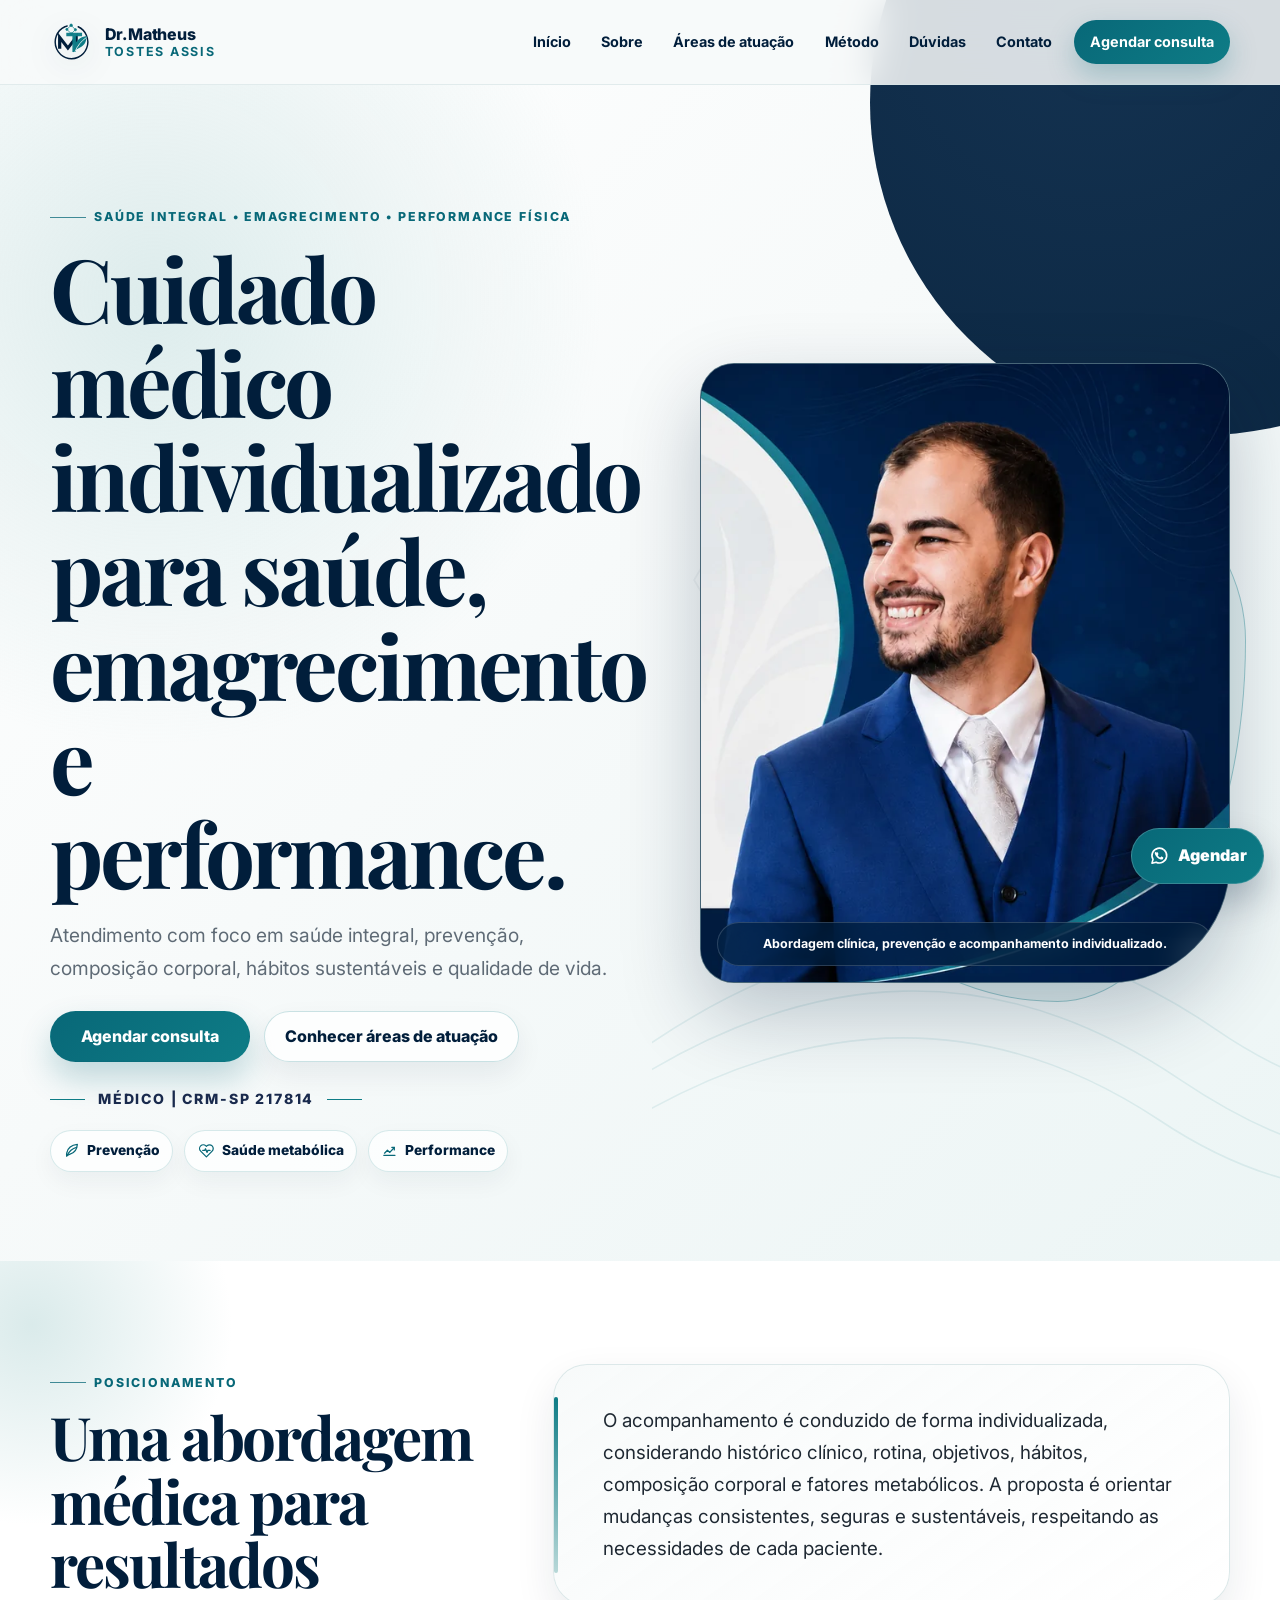
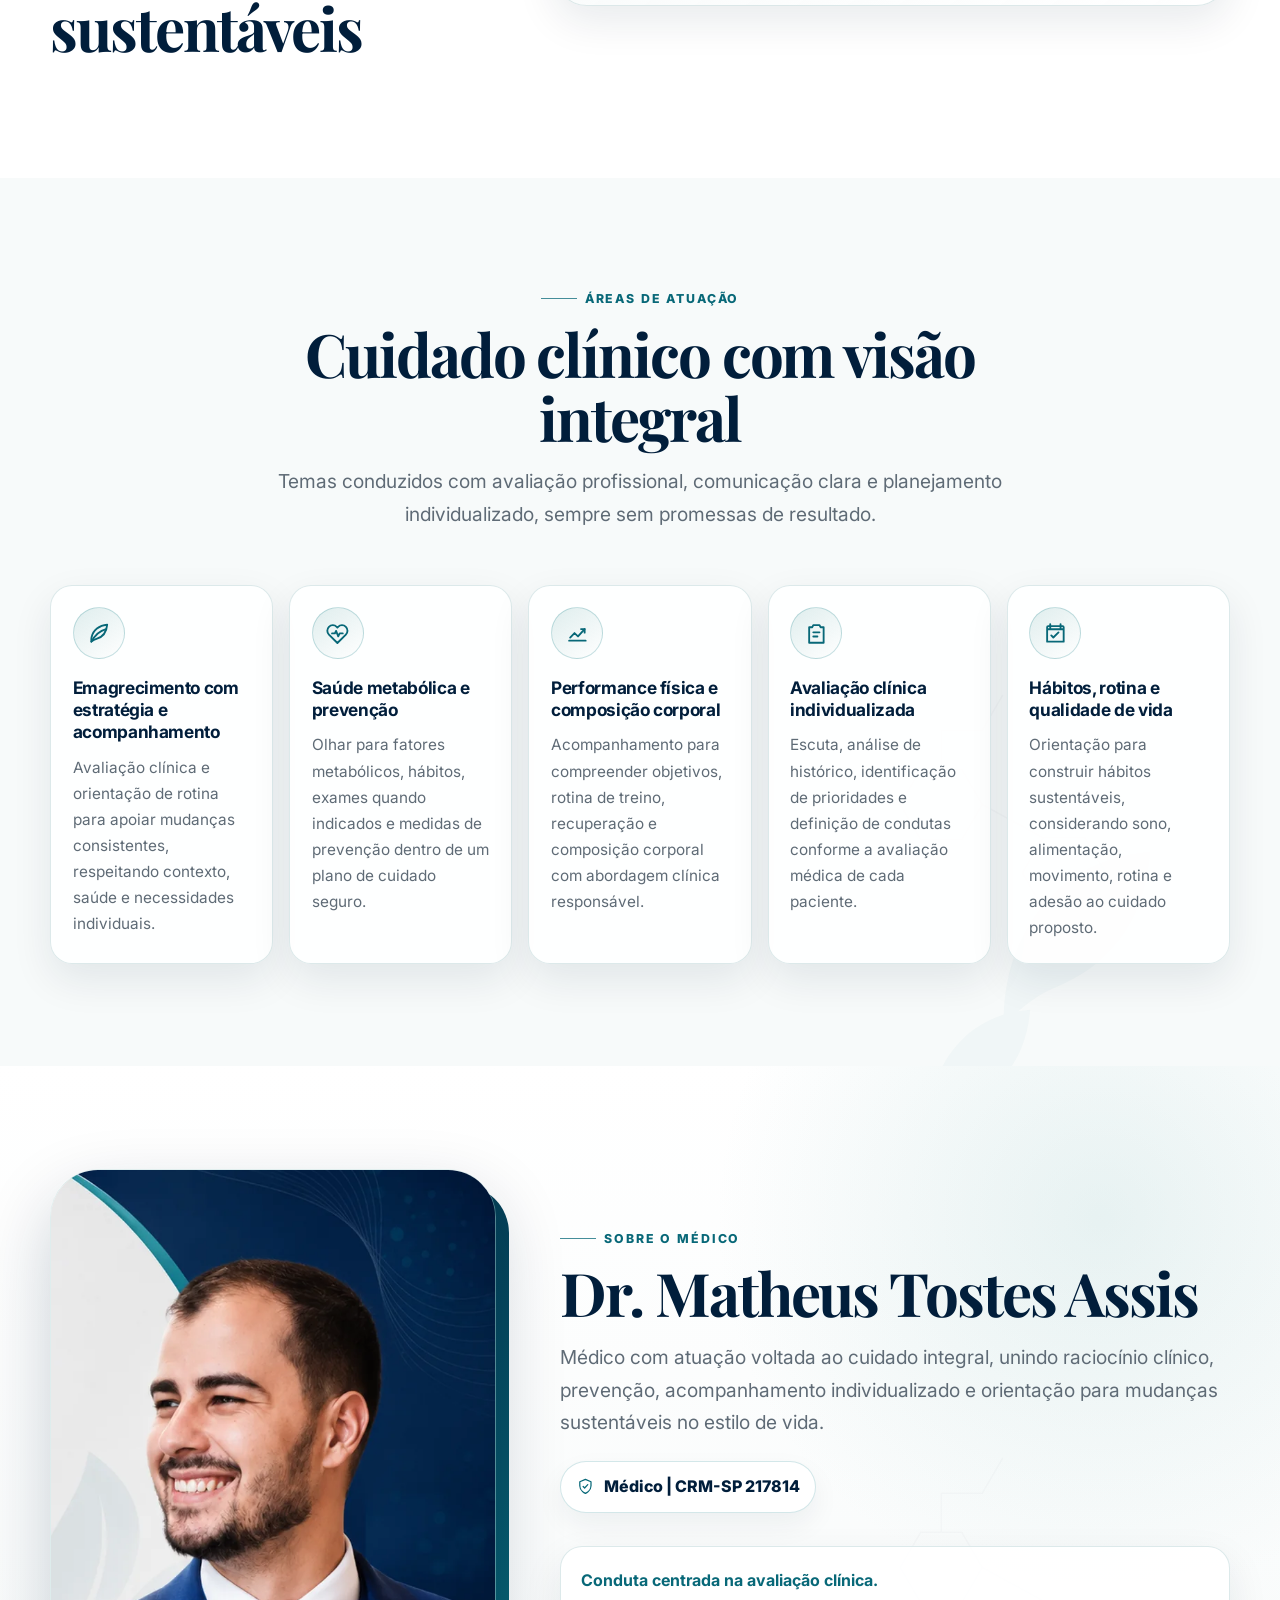
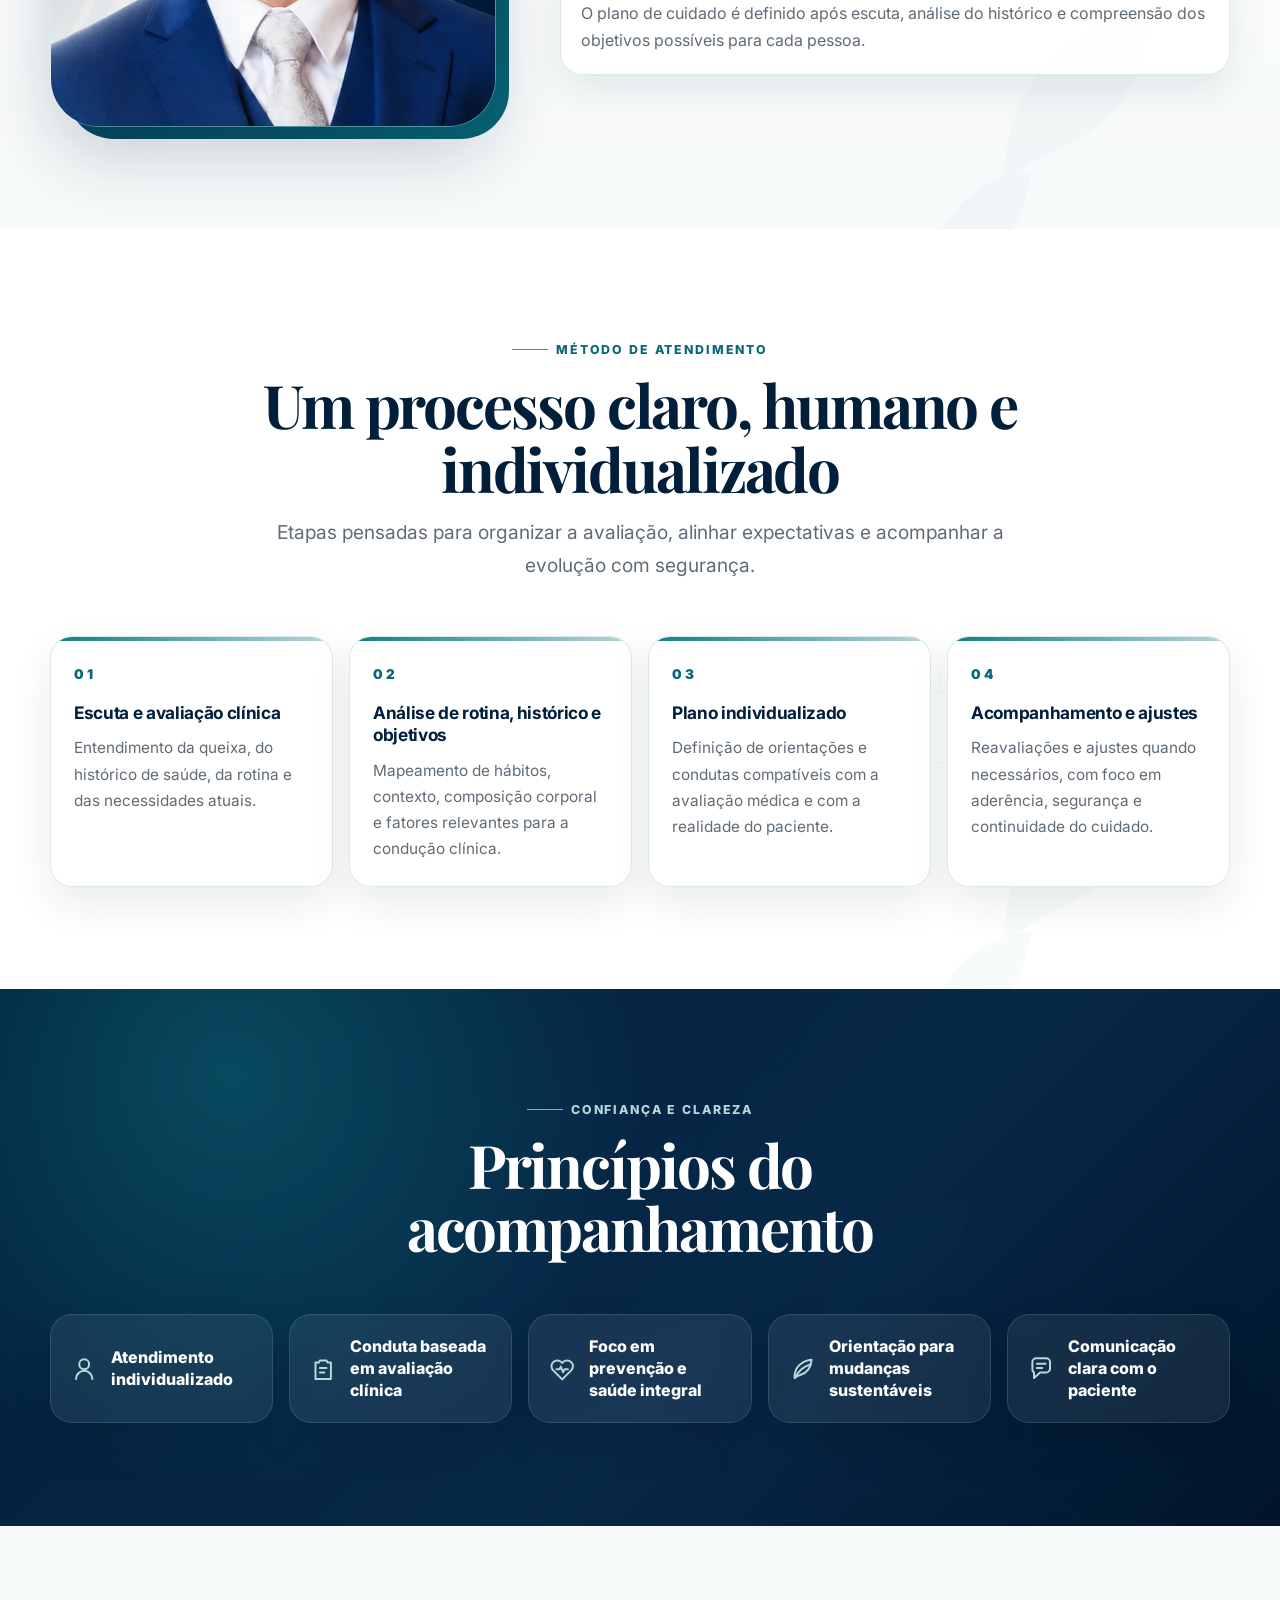
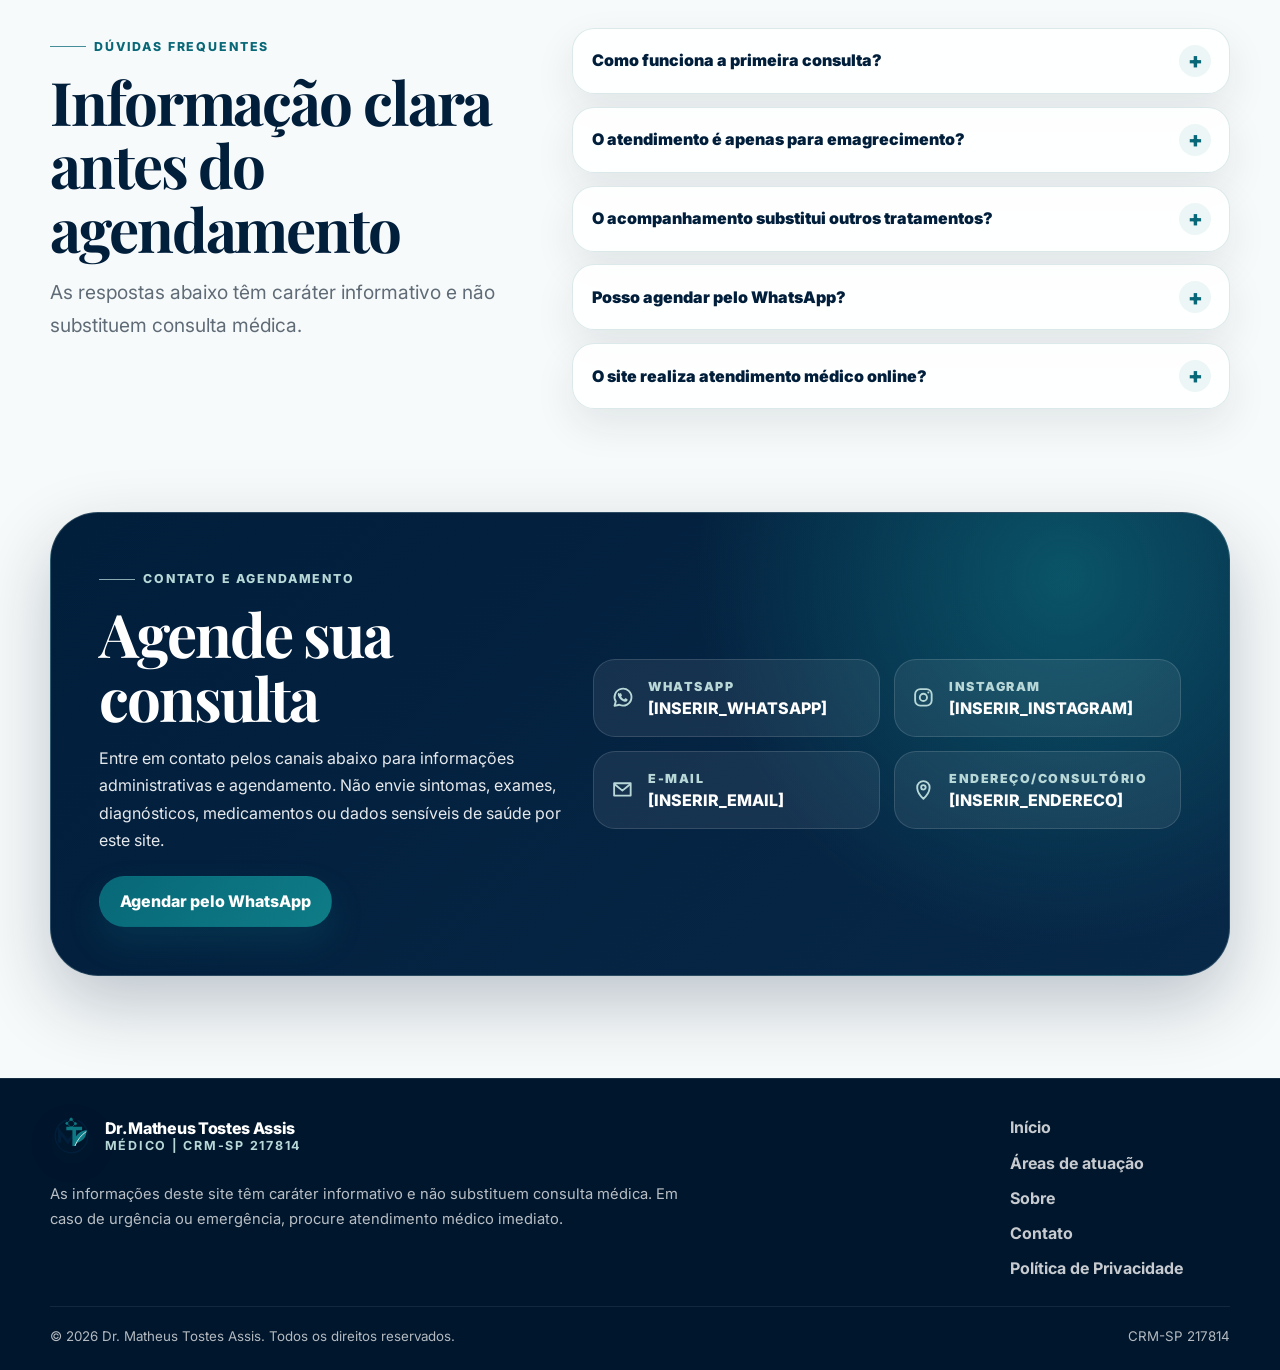
==== commit 40fe604a: "fix menubar" ====
--- a/index.html
+++ b/index.html
@@ -1,408 +1,913 @@
 <!doctype html>
 <html lang="pt-BR">
-<head>
-  <meta charset="utf-8">
-  <meta name="viewport" content="width=device-width, initial-scale=1">
-  <title>Dr. Matheus Tostes Assis | Médico em Saúde, Emagrecimento e Performance</title>
-  <meta name="description" content="Cuidado médico individualizado com foco em saúde integral, emagrecimento, prevenção, performance física e qualidade de vida. CRM-SP 217814.">
-  <meta name="robots" content="index, follow">
-  <meta name="theme-color" content="#011E3B">
-  <link rel="canonical" href="https://www.seudominio.com.br/">
-
-  <meta property="og:title" content="Dr. Matheus Tostes Assis | Médico em Saúde, Emagrecimento e Performance">
-  <meta property="og:description" content="Cuidado médico individualizado com foco em saúde integral, emagrecimento, prevenção, performance física e qualidade de vida. CRM-SP 217814.">
-  <meta property="og:image" content="https://www.seudominio.com.br/assets/img/og-image.jpg">
-  <meta property="og:type" content="website">
-  <meta property="og:locale" content="pt_BR">
-  <meta property="og:url" content="https://www.seudominio.com.br/">
-
-  <link rel="icon" href="assets/img/favicon.svg" type="image/svg+xml">
-  <link rel="preconnect" href="https://fonts.googleapis.com">
-  <link rel="preconnect" href="https://fonts.gstatic.com" crossorigin>
-  <link href="https://fonts.googleapis.com/css2?family=Inter:wght@400;500;600;700;800&family=Playfair+Display:wght@600;700&display=swap" rel="stylesheet">
-  <link rel="preload" as="image" href="assets/img/dr-matheus-hero-640.webp" imagesrcset="assets/img/dr-matheus-hero-640.webp 640w, assets/img/dr-matheus-hero-776.webp 776w" imagesizes="(min-width: 1024px) 42vw, 92vw" type="image/webp">
-  <link rel="stylesheet" href="assets/css/styles.css">
-  <script defer src="assets/js/main.js"></script>
-
-  <script type="application/ld+json">
-  {
-    "@context": "https://schema.org",
-    "@type": "Physician",
-    "name": "Dr. Matheus Tostes Assis",
-    "identifier": "CRM-SP 217814",
-    "description": "Cuidado médico individualizado com foco em saúde integral, emagrecimento, prevenção, performance física e qualidade de vida.",
-    "image": "https://www.seudominio.com.br/assets/img/og-image.jpg",
-    "url": "https://www.seudominio.com.br/",
-    "telephone": "[INSERIR_WHATSAPP]",
-    "medicalSpecialty": "Cuidados médicos em saúde integral",
-    "address": {
-      "@type": "PostalAddress",
-      "streetAddress": "[INSERIR_ENDERECO]",
-      "addressLocality": "[INSERIR_CIDADE]",
-      "addressRegion": "SP",
-      "addressCountry": "BR"
-    },
-    "sameAs": ["[INSERIR_INSTAGRAM]"],
-    "knowsAbout": [
-      "Saúde integral",
-      "Emagrecimento com acompanhamento clínico",
-      "Saúde metabólica",
-      "Prevenção",
-      "Performance física",
-      "Composição corporal",
-      "Hábitos e qualidade de vida"
-    ]
-  }
-  </script>
-</head>
-<body>
-  <a class="skip-link" href="#conteudo">Pular para o conteúdo principal</a>
-
-  <svg aria-hidden="true" focusable="false" class="svg-sprite">
-    <symbol id="icon-leaf" viewBox="0 0 24 24">
-      <path d="M20.5 3.5C12.8 4.2 6.8 8.7 5.4 15.7c-.4 1.9-.3 3.4-.2 4.2 1.1-.9 2.7-2 4.9-2.6 6.7-1.9 9.9-7.3 10.4-13.8Z" fill="none" stroke="currentColor" stroke-width="1.8" stroke-linecap="round" stroke-linejoin="round"/>
-      <path d="M5.2 20c3.5-6.5 8.2-10.6 14.2-12.2" fill="none" stroke="currentColor" stroke-width="1.8" stroke-linecap="round"/>
-    </symbol>
-    <symbol id="icon-heart" viewBox="0 0 24 24">
-      <path d="M20.2 5.6a5.3 5.3 0 0 0-7.5 0l-.7.7-.7-.7a5.3 5.3 0 0 0-7.5 7.5l8.2 8.2 8.2-8.2a5.3 5.3 0 0 0 0-7.5Z" fill="none" stroke="currentColor" stroke-width="1.8" stroke-linecap="round" stroke-linejoin="round"/>
-      <path d="M6.8 12h2.8l1.1-2.4 2.1 5.2 1.4-2.8h3" fill="none" stroke="currentColor" stroke-width="1.8" stroke-linecap="round" stroke-linejoin="round"/>
-    </symbol>
-    <symbol id="icon-chart" viewBox="0 0 24 24">
-      <path d="M4 19h16" fill="none" stroke="currentColor" stroke-width="1.8" stroke-linecap="round"/>
-      <path d="m5 16 4.2-4.3 3.4 3.2L19 7.8" fill="none" stroke="currentColor" stroke-width="1.8" stroke-linecap="round" stroke-linejoin="round"/>
-      <path d="M15.5 7.8H19v3.5" fill="none" stroke="currentColor" stroke-width="1.8" stroke-linecap="round" stroke-linejoin="round"/>
-    </symbol>
-    <symbol id="icon-clipboard" viewBox="0 0 24 24">
-      <path d="M9 4h6l1 2h3v15H5V6h3l1-2Z" fill="none" stroke="currentColor" stroke-width="1.8" stroke-linecap="round" stroke-linejoin="round"/>
-      <path d="M9 11h6M9 15h4" fill="none" stroke="currentColor" stroke-width="1.8" stroke-linecap="round"/>
-    </symbol>
-    <symbol id="icon-routine" viewBox="0 0 24 24">
-      <path d="M7 3v4M17 3v4M4 8h16M5 5h14a1 1 0 0 1 1 1v14H4V6a1 1 0 0 1 1-1Z" fill="none" stroke="currentColor" stroke-width="1.8" stroke-linecap="round" stroke-linejoin="round"/>
-      <path d="m8 14 2 2 5-5" fill="none" stroke="currentColor" stroke-width="1.8" stroke-linecap="round" stroke-linejoin="round"/>
-    </symbol>
-    <symbol id="icon-user" viewBox="0 0 24 24">
-      <path d="M12 12a4.5 4.5 0 1 0 0-9 4.5 4.5 0 0 0 0 9ZM4.5 21a7.5 7.5 0 0 1 15 0" fill="none" stroke="currentColor" stroke-width="1.8" stroke-linecap="round"/>
-    </symbol>
-    <symbol id="icon-shield" viewBox="0 0 24 24">
-      <path d="M12 22s8-3.8 8-11.1V5.4L12 2 4 5.4v5.5C4 18.2 12 22 12 22Z" fill="none" stroke="currentColor" stroke-width="1.8" stroke-linecap="round" stroke-linejoin="round"/>
-      <path d="m8.8 12.2 2.1 2.1 4.5-4.8" fill="none" stroke="currentColor" stroke-width="1.8" stroke-linecap="round" stroke-linejoin="round"/>
-    </symbol>
-    <symbol id="icon-chat" viewBox="0 0 24 24">
-      <path d="M4 5.5A3.5 3.5 0 0 1 7.5 2h9A3.5 3.5 0 0 1 20 5.5v6A3.5 3.5 0 0 1 16.5 15H11l-5.5 5v-5A3.5 3.5 0 0 1 4 11.5v-6Z" fill="none" stroke="currentColor" stroke-width="1.8" stroke-linecap="round" stroke-linejoin="round"/>
-      <path d="M8 7h8M8 11h5" fill="none" stroke="currentColor" stroke-width="1.8" stroke-linecap="round"/>
-    </symbol>
-    <symbol id="icon-whatsapp" viewBox="0 0 24 24">
-      <path d="M4.4 20.2 5.6 16A8.2 8.2 0 1 1 9 19.1l-4.6 1.1Z" fill="none" stroke="currentColor" stroke-width="1.8" stroke-linecap="round" stroke-linejoin="round"/>
-      <path d="M9.2 8.5c.2-.5.4-.5.7-.5h.5c.2 0 .4.1.5.4l.6 1.4c.1.3.1.5-.1.7l-.4.5c-.1.2-.2.4 0 .6.5.9 1.3 1.7 2.3 2.2.2.1.4.1.6-.1l.6-.7c.2-.2.4-.2.7-.1l1.4.7c.3.1.4.3.4.6 0 .5-.2 1.1-.6 1.5-.5.5-1.5.7-3 .2-2.6-.9-4.7-3-5.6-5.5-.5-1.3-.3-2.2.4-2.9Z" fill="currentColor"/>
-    </symbol>
-    <symbol id="icon-mail" viewBox="0 0 24 24">
-      <path d="M4 6h16v12H4V6Z" fill="none" stroke="currentColor" stroke-width="1.8" stroke-linecap="round" stroke-linejoin="round"/>
-      <path d="m4.8 7.2 7.2 6 7.2-6" fill="none" stroke="currentColor" stroke-width="1.8" stroke-linecap="round" stroke-linejoin="round"/>
-    </symbol>
-    <symbol id="icon-map" viewBox="0 0 24 24">
-      <path d="M12 21s6-5.4 6-11a6 6 0 0 0-12 0c0 5.6 6 11 6 11Z" fill="none" stroke="currentColor" stroke-width="1.8" stroke-linecap="round" stroke-linejoin="round"/>
-      <path d="M12 12.2a2.2 2.2 0 1 0 0-4.4 2.2 2.2 0 0 0 0 4.4Z" fill="none" stroke="currentColor" stroke-width="1.8"/>
-    </symbol>
-    <symbol id="icon-instagram" viewBox="0 0 24 24">
-      <rect x="4" y="4" width="16" height="16" rx="5" fill="none" stroke="currentColor" stroke-width="1.8"/>
-      <circle cx="12" cy="12" r="3.5" fill="none" stroke="currentColor" stroke-width="1.8"/>
-      <circle cx="16.8" cy="7.2" r="1" fill="currentColor"/>
-    </symbol>
-  </svg>
-
-  <header class="site-header" data-header>
-    <div class="container header-inner">
-      <a class="brand" href="#inicio" aria-label="Início - Dr. Matheus Tostes Assis">
-        <img class="brand-mark" src="assets/img/logo-mta.svg" width="46" height="46" alt="" decoding="async">
-        <span class="brand-text">
-          <strong>Dr. Matheus</strong>
-          <small>Tostes Assis</small>
-        </span>
-      </a>
-
-      <button class="menu-toggle" type="button" aria-label="Abrir menu" aria-controls="menu-principal" aria-expanded="false" data-menu-toggle>
-        <span></span>
-        <span></span>
-        <span></span>
-      </button>
-
-      <nav class="nav" id="menu-principal" aria-label="Menu principal" data-nav>
-        <a href="#inicio">Início</a>
-        <a href="#sobre">Sobre</a>
-        <a href="#areas">Áreas de atuação</a>
-        <a href="#metodo">Método</a>
-        <a href="#duvidas">Dúvidas</a>
-        <a href="#contato">Contato</a>
-        <a class="nav-cta" href="https://wa.me/55DDDNUMERO?text=Ol%C3%A1%2C%20Dr.%20Matheus.%20Gostaria%20de%20agendar%20uma%20consulta." target="_blank" rel="noopener" aria-label="Agendar consulta pelo WhatsApp">Agendar consulta</a>
-      </nav>
-    </div>
-  </header>
-
-  <main id="conteudo">
-    <section class="hero" id="inicio" aria-labelledby="hero-title">
-      <div class="container hero-grid">
-        <div class="hero-copy" data-reveal>
-          <p class="eyebrow">Saúde integral • Emagrecimento • Performance física</p>
-          <h1 id="hero-title">Cuidado médico individualizado para saúde, emagrecimento e performance.</h1>
-          <p class="hero-subtitle">Atendimento com foco em saúde integral, prevenção, composição corporal, hábitos sustentáveis e qualidade de vida.</p>
-          <div class="hero-actions" aria-label="Ações principais">
-            <a class="btn btn-primary" href="https://wa.me/55DDDNUMERO?text=Ol%C3%A1%2C%20Dr.%20Matheus.%20Gostaria%20de%20agendar%20uma%20consulta." target="_blank" rel="noopener">Agendar consulta</a>
-            <a class="btn btn-secondary" href="#areas">Conhecer áreas de atuação</a>
-          </div>
-          <p class="credential">Médico | CRM-SP 217814</p>
-          <div class="hero-points" aria-label="Pilares do atendimento">
-            <span><svg class="mini-icon" aria-hidden="true"><use href="#icon-leaf"></use></svg>Prevenção</span>
-            <span><svg class="mini-icon" aria-hidden="true"><use href="#icon-heart"></use></svg>Saúde metabólica</span>
-            <span><svg class="mini-icon" aria-hidden="true"><use href="#icon-chart"></use></svg>Performance</span>
-          </div>
-        </div>
-
-        <div class="hero-visual" data-reveal>
-          <figure class="portrait-card">
-            <picture>
-              <source type="image/webp" srcset="assets/img/dr-matheus-hero-640.webp 640w, assets/img/dr-matheus-hero-776.webp 776w" sizes="(min-width: 1024px) 42vw, 92vw">
-              <img src="assets/img/dr-matheus-hero.jpg" width="776" height="909" alt="Retrato profissional do Dr. Matheus Tostes Assis em traje formal" loading="eager" fetchpriority="high" decoding="async">
-            </picture>
-            <figcaption>Abordagem clínica, prevenção e acompanhamento individualizado.</figcaption>
-          </figure>
-        </div>
-      </div>
-    </section>
-
-    <section class="section positioning" aria-labelledby="posicionamento-title">
-      <div class="container two-column">
-        <div class="section-kicker" data-reveal>
-          <span class="eyebrow">Posicionamento</span>
-          <h2 id="posicionamento-title">Uma abordagem médica para resultados sustentáveis</h2>
-        </div>
-        <div class="lead-card" data-reveal>
-          <p>O acompanhamento é conduzido de forma individualizada, considerando histórico clínico, rotina, objetivos, hábitos, composição corporal e fatores metabólicos. A proposta é orientar mudanças consistentes, seguras e sustentáveis, respeitando as necessidades de cada paciente.</p>
-        </div>
-      </div>
-    </section>
-
-    <section class="section areas" id="areas" aria-labelledby="areas-title">
-      <div class="container">
-        <div class="section-heading" data-reveal>
-          <span class="eyebrow">Áreas de atuação</span>
-          <h2 id="areas-title">Cuidado clínico com visão integral</h2>
-          <p>Temas conduzidos com avaliação profissional, comunicação clara e planejamento individualizado, sempre sem promessas de resultado.</p>
-        </div>
-
-        <div class="cards-grid">
-          <article class="area-card" data-reveal>
-            <div class="icon-badge"><svg aria-hidden="true"><use href="#icon-leaf"></use></svg></div>
-            <h3>Emagrecimento com estratégia e acompanhamento</h3>
-            <p>Avaliação clínica e orientação de rotina para apoiar mudanças consistentes, respeitando contexto, saúde e necessidades individuais.</p>
-          </article>
-          <article class="area-card" data-reveal>
-            <div class="icon-badge"><svg aria-hidden="true"><use href="#icon-heart"></use></svg></div>
-            <h3>Saúde metabólica e prevenção</h3>
-            <p>Olhar para fatores metabólicos, hábitos, exames quando indicados e medidas de prevenção dentro de um plano de cuidado seguro.</p>
-          </article>
-          <article class="area-card" data-reveal>
-            <div class="icon-badge"><svg aria-hidden="true"><use href="#icon-chart"></use></svg></div>
-            <h3>Performance física e composição corporal</h3>
-            <p>Acompanhamento para compreender objetivos, rotina de treino, recuperação e composição corporal com abordagem clínica responsável.</p>
-          </article>
-          <article class="area-card" data-reveal>
-            <div class="icon-badge"><svg aria-hidden="true"><use href="#icon-clipboard"></use></svg></div>
-            <h3>Avaliação clínica individualizada</h3>
-            <p>Escuta, análise de histórico, identificação de prioridades e definição de condutas conforme a avaliação médica de cada paciente.</p>
-          </article>
-          <article class="area-card" data-reveal>
-            <div class="icon-badge"><svg aria-hidden="true"><use href="#icon-routine"></use></svg></div>
-            <h3>Hábitos, rotina e qualidade de vida</h3>
-            <p>Orientação para construir hábitos sustentáveis, considerando sono, alimentação, movimento, rotina e adesão ao cuidado proposto.</p>
-          </article>
-        </div>
-      </div>
-    </section>
-
-    <section class="section about" id="sobre" aria-labelledby="sobre-title">
-      <div class="container about-grid">
-        <div class="about-media" data-reveal>
-          <picture>
-            <source type="image/webp" srcset="assets/img/dr-matheus-about.webp">
-            <img src="assets/img/dr-matheus-about.jpg" width="640" height="1253" alt="Dr. Matheus Tostes Assis sorrindo em traje formal" loading="lazy" decoding="async">
-          </picture>
-        </div>
-        <div class="about-content" data-reveal>
-          <span class="eyebrow">Sobre o médico</span>
-          <h2 id="sobre-title">Dr. Matheus Tostes Assis</h2>
-          <p class="large-text">Médico com atuação voltada ao cuidado integral, unindo raciocínio clínico, prevenção, acompanhamento individualizado e orientação para mudanças sustentáveis no estilo de vida.</p>
-          <div class="doctor-credential">
-            <svg class="mini-icon" aria-hidden="true"><use href="#icon-shield"></use></svg>
-            <span>Médico | CRM-SP 217814</span>
-          </div>
-          <!-- Campo editável: insira aqui formações complementares comprovadas, se desejar. Evite termos que induzam especialidade sem RQE informado. -->
-          <div class="note-card">
-            <strong>Conduta centrada na avaliação clínica.</strong>
-            <p>O plano de cuidado é definido após escuta, análise do histórico e compreensão dos objetivos possíveis para cada pessoa.</p>
-          </div>
-        </div>
-      </div>
-    </section>
-
-    <section class="section method" id="metodo" aria-labelledby="metodo-title">
-      <div class="container">
-        <div class="section-heading" data-reveal>
-          <span class="eyebrow">Método de atendimento</span>
-          <h2 id="metodo-title">Um processo claro, humano e individualizado</h2>
-          <p>Etapas pensadas para organizar a avaliação, alinhar expectativas e acompanhar a evolução com segurança.</p>
-        </div>
-
-        <ol class="steps">
-          <li data-reveal>
-            <span class="step-number">01</span>
-            <h3>Escuta e avaliação clínica</h3>
-            <p>Entendimento da queixa, do histórico de saúde, da rotina e das necessidades atuais.</p>
-          </li>
-          <li data-reveal>
-            <span class="step-number">02</span>
-            <h3>Análise de rotina, histórico e objetivos</h3>
-            <p>Mapeamento de hábitos, contexto, composição corporal e fatores relevantes para a condução clínica.</p>
-          </li>
-          <li data-reveal>
-            <span class="step-number">03</span>
-            <h3>Plano individualizado</h3>
-            <p>Definição de orientações e condutas compatíveis com a avaliação médica e com a realidade do paciente.</p>
-          </li>
-          <li data-reveal>
-            <span class="step-number">04</span>
-            <h3>Acompanhamento e ajustes</h3>
-            <p>Reavaliações e ajustes quando necessários, com foco em aderência, segurança e continuidade do cuidado.</p>
-          </li>
-        </ol>
-      </div>
-    </section>
-
-    <section class="section trust" aria-labelledby="confianca-title">
-      <div class="container">
-        <div class="section-heading" data-reveal>
-          <span class="eyebrow">Confiança e clareza</span>
-          <h2 id="confianca-title">Princípios do acompanhamento</h2>
-        </div>
-
-        <div class="trust-grid">
-          <div class="trust-item" data-reveal>
-            <svg aria-hidden="true"><use href="#icon-user"></use></svg>
-            <span>Atendimento individualizado</span>
-          </div>
-          <div class="trust-item" data-reveal>
-            <svg aria-hidden="true"><use href="#icon-clipboard"></use></svg>
-            <span>Conduta baseada em avaliação clínica</span>
-          </div>
-          <div class="trust-item" data-reveal>
-            <svg aria-hidden="true"><use href="#icon-heart"></use></svg>
-            <span>Foco em prevenção e saúde integral</span>
-          </div>
-          <div class="trust-item" data-reveal>
-            <svg aria-hidden="true"><use href="#icon-leaf"></use></svg>
-            <span>Orientação para mudanças sustentáveis</span>
-          </div>
-          <div class="trust-item" data-reveal>
-            <svg aria-hidden="true"><use href="#icon-chat"></use></svg>
-            <span>Comunicação clara com o paciente</span>
-          </div>
-        </div>
-      </div>
-    </section>
-
-    <section class="section faq" id="duvidas" aria-labelledby="faq-title">
-      <div class="container faq-grid">
-        <div class="section-kicker" data-reveal>
-          <span class="eyebrow">Dúvidas frequentes</span>
-          <h2 id="faq-title">Informação clara antes do agendamento</h2>
-          <p>As respostas abaixo têm caráter informativo e não substituem consulta médica.</p>
-        </div>
-
-        <div class="faq-list" data-reveal>
-          <details>
-            <summary>Como funciona a primeira consulta?</summary>
-            <p>A primeira consulta envolve escuta, avaliação do histórico clínico, rotina, objetivos e necessidades individuais. Condutas, exames ou prescrições dependem da avaliação profissional.</p>
-          </details>
-          <details>
-            <summary>O atendimento é apenas para emagrecimento?</summary>
-            <p>Não. O acompanhamento pode envolver saúde integral, prevenção, saúde metabólica, composição corporal, hábitos, qualidade de vida e performance física, conforme a demanda e a avaliação clínica.</p>
-          </details>
-          <details>
-            <summary>O acompanhamento substitui outros tratamentos?</summary>
-            <p>Não necessariamente. Qualquer mudança ou integração com tratamentos em andamento deve ser discutida em consulta e pode envolver comunicação com outros profissionais quando apropriado.</p>
-          </details>
-          <details>
-            <summary>Posso agendar pelo WhatsApp?</summary>
-            <p>Sim. O WhatsApp pode ser usado para solicitar informações administrativas e agendar consulta. Evite enviar dados sensíveis de saúde, exames ou informações clínicas pelo site.</p>
-          </details>
-          <details>
-            <summary>O site realiza atendimento médico online?</summary>
-            <p>Não. Este site é informativo e não realiza diagnóstico, prescrição ou atendimento médico. Diagnóstico, conduta e prescrição dependem de avaliação profissional individualizada.</p>
-          </details>
-        </div>
-      </div>
-    </section>
-
-    <section class="section contact" id="contato" aria-labelledby="contato-title">
-      <div class="container contact-card" data-reveal>
-        <div class="contact-copy">
-          <span class="eyebrow">Contato e agendamento</span>
-          <h2 id="contato-title">Agende sua consulta</h2>
-          <p>Entre em contato pelos canais abaixo para informações administrativas e agendamento. Não envie sintomas, exames, diagnósticos, medicamentos ou dados sensíveis de saúde por este site.</p>
-          <a class="btn btn-primary" href="https://wa.me/55DDDNUMERO?text=Ol%C3%A1%2C%20Dr.%20Matheus.%20Gostaria%20de%20agendar%20uma%20consulta." target="_blank" rel="noopener" aria-label="Agendar consulta pelo WhatsApp">Agendar pelo WhatsApp</a>
-        </div>
-
-        <div class="contact-links" aria-label="Canais de contato">
-          <a class="contact-link" href="https://wa.me/55DDDNUMERO?text=Ol%C3%A1%2C%20Dr.%20Matheus.%20Gostaria%20de%20agendar%20uma%20consulta." target="_blank" rel="noopener">
+    <head>
+        <meta charset="utf-8" />
+        <meta name="viewport" content="width=device-width, initial-scale=1" />
+        <title>
+            Dr. Matheus Tostes Assis | Médico em Saúde, Emagrecimento e
+            Performance
+        </title>
+        <meta
+            name="description"
+            content="Cuidado médico individualizado com foco em saúde integral, emagrecimento, prevenção, performance física e qualidade de vida. CRM-SP 217814."
+        />
+        <meta name="robots" content="index, follow" />
+        <meta name="theme-color" content="#011E3B" />
+        <link rel="canonical" href="https://www.seudominio.com.br/" />
+
+        <meta
+            property="og:title"
+            content="Dr. Matheus Tostes Assis | Médico em Saúde, Emagrecimento e Performance"
+        />
+        <meta
+            property="og:description"
+            content="Cuidado médico individualizado com foco em saúde integral, emagrecimento, prevenção, performance física e qualidade de vida. CRM-SP 217814."
+        />
+        <meta
+            property="og:image"
+            content="https://www.seudominio.com.br/assets/img/og-image.jpg"
+        />
+        <meta property="og:type" content="website" />
+        <meta property="og:locale" content="pt_BR" />
+        <meta property="og:url" content="https://www.seudominio.com.br/" />
+
+        <link rel="icon" href="assets/img/favicon.svg" type="image/svg+xml" />
+        <link rel="preconnect" href="https://fonts.googleapis.com" />
+        <link rel="preconnect" href="https://fonts.gstatic.com" crossorigin />
+        <link
+            href="https://fonts.googleapis.com/css2?family=Inter:wght@400;500;600;700;800&family=Playfair+Display:wght@600;700&display=swap"
+            rel="stylesheet"
+        />
+        <link
+            rel="preload"
+            as="image"
+            href="assets/img/dr-matheus-hero-640.webp"
+            imagesrcset="assets/img/dr-matheus-hero-640.webp 640w, assets/img/dr-matheus-hero-776.webp 776w"
+            imagesizes="(min-width: 1024px) 42vw, 92vw"
+            type="image/webp"
+        />
+        <link rel="stylesheet" href="assets/css/styles.css" />
+        <script defer src="assets/js/main.js"></script>
+
+        <script type="application/ld+json">
+            {
+                "@context": "https://schema.org",
+                "@type": "Physician",
+                "name": "Dr. Matheus Tostes Assis",
+                "identifier": "CRM-SP 217814",
+                "description": "Cuidado médico individualizado com foco em saúde integral, emagrecimento, prevenção, performance física e qualidade de vida.",
+                "image": "https://www.seudominio.com.br/assets/img/og-image.jpg",
+                "url": "https://www.seudominio.com.br/",
+                "telephone": "[INSERIR_WHATSAPP]",
+                "medicalSpecialty": "Cuidados médicos em saúde integral",
+                "address": {
+                    "@type": "PostalAddress",
+                    "streetAddress": "[INSERIR_ENDERECO]",
+                    "addressLocality": "[INSERIR_CIDADE]",
+                    "addressRegion": "SP",
+                    "addressCountry": "BR"
+                },
+                "sameAs": ["[INSERIR_INSTAGRAM]"],
+                "knowsAbout": [
+                    "Saúde integral",
+                    "Emagrecimento com acompanhamento clínico",
+                    "Saúde metabólica",
+                    "Prevenção",
+                    "Performance física",
+                    "Composição corporal",
+                    "Hábitos e qualidade de vida"
+                ]
+            }
+        </script>
+    </head>
+    <body>
+        <a class="skip-link" href="#conteudo"
+            >Pular para o conteúdo principal</a
+        >
+
+        <svg aria-hidden="true" focusable="false" class="svg-sprite">
+            <symbol id="icon-leaf" viewBox="0 0 24 24">
+                <path
+                    d="M20.5 3.5C12.8 4.2 6.8 8.7 5.4 15.7c-.4 1.9-.3 3.4-.2 4.2 1.1-.9 2.7-2 4.9-2.6 6.7-1.9 9.9-7.3 10.4-13.8Z"
+                    fill="none"
+                    stroke="currentColor"
+                    stroke-width="1.8"
+                    stroke-linecap="round"
+                    stroke-linejoin="round"
+                />
+                <path
+                    d="M5.2 20c3.5-6.5 8.2-10.6 14.2-12.2"
+                    fill="none"
+                    stroke="currentColor"
+                    stroke-width="1.8"
+                    stroke-linecap="round"
+                />
+            </symbol>
+            <symbol id="icon-heart" viewBox="0 0 24 24">
+                <path
+                    d="M20.2 5.6a5.3 5.3 0 0 0-7.5 0l-.7.7-.7-.7a5.3 5.3 0 0 0-7.5 7.5l8.2 8.2 8.2-8.2a5.3 5.3 0 0 0 0-7.5Z"
+                    fill="none"
+                    stroke="currentColor"
+                    stroke-width="1.8"
+                    stroke-linecap="round"
+                    stroke-linejoin="round"
+                />
+                <path
+                    d="M6.8 12h2.8l1.1-2.4 2.1 5.2 1.4-2.8h3"
+                    fill="none"
+                    stroke="currentColor"
+                    stroke-width="1.8"
+                    stroke-linecap="round"
+                    stroke-linejoin="round"
+                />
+            </symbol>
+            <symbol id="icon-chart" viewBox="0 0 24 24">
+                <path
+                    d="M4 19h16"
+                    fill="none"
+                    stroke="currentColor"
+                    stroke-width="1.8"
+                    stroke-linecap="round"
+                />
+                <path
+                    d="m5 16 4.2-4.3 3.4 3.2L19 7.8"
+                    fill="none"
+                    stroke="currentColor"
+                    stroke-width="1.8"
+                    stroke-linecap="round"
+                    stroke-linejoin="round"
+                />
+                <path
+                    d="M15.5 7.8H19v3.5"
+                    fill="none"
+                    stroke="currentColor"
+                    stroke-width="1.8"
+                    stroke-linecap="round"
+                    stroke-linejoin="round"
+                />
+            </symbol>
+            <symbol id="icon-clipboard" viewBox="0 0 24 24">
+                <path
+                    d="M9 4h6l1 2h3v15H5V6h3l1-2Z"
+                    fill="none"
+                    stroke="currentColor"
+                    stroke-width="1.8"
+                    stroke-linecap="round"
+                    stroke-linejoin="round"
+                />
+                <path
+                    d="M9 11h6M9 15h4"
+                    fill="none"
+                    stroke="currentColor"
+                    stroke-width="1.8"
+                    stroke-linecap="round"
+                />
+            </symbol>
+            <symbol id="icon-routine" viewBox="0 0 24 24">
+                <path
+                    d="M7 3v4M17 3v4M4 8h16M5 5h14a1 1 0 0 1 1 1v14H4V6a1 1 0 0 1 1-1Z"
+                    fill="none"
+                    stroke="currentColor"
+                    stroke-width="1.8"
+                    stroke-linecap="round"
+                    stroke-linejoin="round"
+                />
+                <path
+                    d="m8 14 2 2 5-5"
+                    fill="none"
+                    stroke="currentColor"
+                    stroke-width="1.8"
+                    stroke-linecap="round"
+                    stroke-linejoin="round"
+                />
+            </symbol>
+            <symbol id="icon-user" viewBox="0 0 24 24">
+                <path
+                    d="M12 12a4.5 4.5 0 1 0 0-9 4.5 4.5 0 0 0 0 9ZM4.5 21a7.5 7.5 0 0 1 15 0"
+                    fill="none"
+                    stroke="currentColor"
+                    stroke-width="1.8"
+                    stroke-linecap="round"
+                />
+            </symbol>
+            <symbol id="icon-shield" viewBox="0 0 24 24">
+                <path
+                    d="M12 22s8-3.8 8-11.1V5.4L12 2 4 5.4v5.5C4 18.2 12 22 12 22Z"
+                    fill="none"
+                    stroke="currentColor"
+                    stroke-width="1.8"
+                    stroke-linecap="round"
+                    stroke-linejoin="round"
+                />
+                <path
+                    d="m8.8 12.2 2.1 2.1 4.5-4.8"
+                    fill="none"
+                    stroke="currentColor"
+                    stroke-width="1.8"
+                    stroke-linecap="round"
+                    stroke-linejoin="round"
+                />
+            </symbol>
+            <symbol id="icon-chat" viewBox="0 0 24 24">
+                <path
+                    d="M4 5.5A3.5 3.5 0 0 1 7.5 2h9A3.5 3.5 0 0 1 20 5.5v6A3.5 3.5 0 0 1 16.5 15H11l-5.5 5v-5A3.5 3.5 0 0 1 4 11.5v-6Z"
+                    fill="none"
+                    stroke="currentColor"
+                    stroke-width="1.8"
+                    stroke-linecap="round"
+                    stroke-linejoin="round"
+                />
+                <path
+                    d="M8 7h8M8 11h5"
+                    fill="none"
+                    stroke="currentColor"
+                    stroke-width="1.8"
+                    stroke-linecap="round"
+                />
+            </symbol>
+            <symbol id="icon-whatsapp" viewBox="0 0 24 24">
+                <path
+                    d="M4.4 20.2 5.6 16A8.2 8.2 0 1 1 9 19.1l-4.6 1.1Z"
+                    fill="none"
+                    stroke="currentColor"
+                    stroke-width="1.8"
+                    stroke-linecap="round"
+                    stroke-linejoin="round"
+                />
+                <path
+                    d="M9.2 8.5c.2-.5.4-.5.7-.5h.5c.2 0 .4.1.5.4l.6 1.4c.1.3.1.5-.1.7l-.4.5c-.1.2-.2.4 0 .6.5.9 1.3 1.7 2.3 2.2.2.1.4.1.6-.1l.6-.7c.2-.2.4-.2.7-.1l1.4.7c.3.1.4.3.4.6 0 .5-.2 1.1-.6 1.5-.5.5-1.5.7-3 .2-2.6-.9-4.7-3-5.6-5.5-.5-1.3-.3-2.2.4-2.9Z"
+                    fill="currentColor"
+                />
+            </symbol>
+            <symbol id="icon-mail" viewBox="0 0 24 24">
+                <path
+                    d="M4 6h16v12H4V6Z"
+                    fill="none"
+                    stroke="currentColor"
+                    stroke-width="1.8"
+                    stroke-linecap="round"
+                    stroke-linejoin="round"
+                />
+                <path
+                    d="m4.8 7.2 7.2 6 7.2-6"
+                    fill="none"
+                    stroke="currentColor"
+                    stroke-width="1.8"
+                    stroke-linecap="round"
+                    stroke-linejoin="round"
+                />
+            </symbol>
+            <symbol id="icon-map" viewBox="0 0 24 24">
+                <path
+                    d="M12 21s6-5.4 6-11a6 6 0 0 0-12 0c0 5.6 6 11 6 11Z"
+                    fill="none"
+                    stroke="currentColor"
+                    stroke-width="1.8"
+                    stroke-linecap="round"
+                    stroke-linejoin="round"
+                />
+                <path
+                    d="M12 12.2a2.2 2.2 0 1 0 0-4.4 2.2 2.2 0 0 0 0 4.4Z"
+                    fill="none"
+                    stroke="currentColor"
+                    stroke-width="1.8"
+                />
+            </symbol>
+            <symbol id="icon-instagram" viewBox="0 0 24 24">
+                <rect
+                    x="4"
+                    y="4"
+                    width="16"
+                    height="16"
+                    rx="5"
+                    fill="none"
+                    stroke="currentColor"
+                    stroke-width="1.8"
+                />
+                <circle
+                    cx="12"
+                    cy="12"
+                    r="3.5"
+                    fill="none"
+                    stroke="currentColor"
+                    stroke-width="1.8"
+                />
+                <circle cx="16.8" cy="7.2" r="1" fill="currentColor" />
+            </symbol>
+        </svg>
+
+        <header class="site-header" data-header>
+            <div class="container header-inner">
+                <a
+                    class="brand"
+                    href="#inicio"
+                    aria-label="Início - Dr. Matheus Tostes Assis"
+                >
+                    <img
+                        class="brand-mark"
+                        src="assets/img/logo-mta.svg"
+                        width="46"
+                        height="46"
+                        alt=""
+                        decoding="async"
+                    />
+                    <span class="brand-text">
+                        <strong>Dr. Matheus</strong>
+                        <small>Tostes Assis</small>
+                    </span>
+                </a>
+
+                <button
+                    class="menu-toggle"
+                    type="button"
+                    aria-label="Abrir menu"
+                    aria-controls="menu-principal"
+                    aria-expanded="false"
+                    data-menu-toggle
+                >
+                    <span></span>
+                    <span></span>
+                    <span></span>
+                </button>
+
+                <nav
+                    class="nav"
+                    id="menu-principal"
+                    aria-label="Menu principal"
+                    data-nav
+                >
+                    <a href="#inicio">Início</a>
+                    <a href="#sobre">Sobre</a>
+                    <a href="#areas">Áreas de atuação</a>
+                    <a href="#metodo">Método</a>
+                    <a href="#duvidas">Dúvidas</a>
+                    <a href="#contato">Contato</a>
+                    <a
+                        class="nav-cta"
+                        href="https://wa.me/55DDDNUMERO?text=Ol%C3%A1%2C%20Dr.%20Matheus.%20Gostaria%20de%20agendar%20uma%20consulta."
+                        target="_blank"
+                        rel="noopener"
+                        aria-label="Agendar consulta pelo WhatsApp"
+                        >Agendar consulta</a
+                    >
+                </nav>
+            </div>
+        </header>
+
+        <main id="conteudo">
+            <section class="hero" id="inicio" aria-labelledby="hero-title">
+                <div class="container hero-grid">
+                    <div class="hero-copy" data-reveal>
+                        <p class="eyebrow">
+                            Saúde integral • Emagrecimento • Performance física
+                        </p>
+                        <h1 id="hero-title">
+                            Cuidado médico individualizado para saúde,
+                            emagrecimento e performance.
+                        </h1>
+                        <p class="hero-subtitle">
+                            Atendimento com foco em saúde integral, prevenção,
+                            composição corporal, hábitos sustentáveis e
+                            qualidade de vida.
+                        </p>
+                        <div class="hero-actions" aria-label="Ações principais">
+                            <a
+                                class="btn btn-primary"
+                                href="https://wa.me/55DDDNUMERO?text=Ol%C3%A1%2C%20Dr.%20Matheus.%20Gostaria%20de%20agendar%20uma%20consulta."
+                                target="_blank"
+                                rel="noopener"
+                                >Agendar consulta</a
+                            >
+                            <a class="btn btn-secondary" href="#areas"
+                                >Conhecer áreas de atuação</a
+                            >
+                        </div>
+                        <p class="credential">Médico | CRM-SP 217814</p>
+                        <div
+                            class="hero-points"
+                            aria-label="Pilares do atendimento"
+                        >
+                            <span
+                                ><svg class="mini-icon" aria-hidden="true">
+                                    <use href="#icon-leaf"></use></svg
+                                >Prevenção</span
+                            >
+                            <span
+                                ><svg class="mini-icon" aria-hidden="true">
+                                    <use href="#icon-heart"></use></svg
+                                >Saúde metabólica</span
+                            >
+                            <span
+                                ><svg class="mini-icon" aria-hidden="true">
+                                    <use href="#icon-chart"></use></svg
+                                >Performance</span
+                            >
+                        </div>
+                    </div>
+
+                    <div class="hero-visual" data-reveal>
+                        <figure class="portrait-card">
+                            <picture>
+                                <source
+                                    type="image/webp"
+                                    srcset="
+                                        assets/img/dr-matheus-hero-640.webp 640w,
+                                        assets/img/dr-matheus-hero-776.webp 776w
+                                    "
+                                    sizes="(min-width: 1024px) 42vw, 92vw"
+                                />
+                                <img
+                                    src="assets/img/dr-matheus-hero.jpg"
+                                    width="776"
+                                    height="909"
+                                    alt="Retrato profissional do Dr. Matheus Tostes Assis em traje formal"
+                                    loading="eager"
+                                    fetchpriority="high"
+                                    decoding="async"
+                                />
+                            </picture>
+                            <figcaption>
+                                Abordagem clínica, prevenção e acompanhamento
+                                individualizado.
+                            </figcaption>
+                        </figure>
+                    </div>
+                </div>
+            </section>
+
+            <section
+                class="section positioning"
+                aria-labelledby="posicionamento-title"
+            >
+                <div class="container two-column">
+                    <div class="section-kicker" data-reveal>
+                        <span class="eyebrow">Posicionamento</span>
+                        <h2 id="posicionamento-title">
+                            Uma abordagem médica para resultados sustentáveis
+                        </h2>
+                    </div>
+                    <div class="lead-card" data-reveal>
+                        <p>
+                            O acompanhamento é conduzido de forma
+                            individualizada, considerando histórico clínico,
+                            rotina, objetivos, hábitos, composição corporal e
+                            fatores metabólicos. A proposta é orientar mudanças
+                            consistentes, seguras e sustentáveis, respeitando as
+                            necessidades de cada paciente.
+                        </p>
+                    </div>
+                </div>
+            </section>
+
+            <section
+                class="section areas"
+                id="areas"
+                aria-labelledby="areas-title"
+            >
+                <div class="container">
+                    <div class="section-heading" data-reveal>
+                        <span class="eyebrow">Áreas de atuação</span>
+                        <h2 id="areas-title">
+                            Cuidado clínico com visão integral
+                        </h2>
+                        <p>
+                            Temas conduzidos com avaliação profissional,
+                            comunicação clara e planejamento individualizado,
+                            sempre sem promessas de resultado.
+                        </p>
+                    </div>
+
+                    <div class="cards-grid">
+                        <article class="area-card" data-reveal>
+                            <div class="icon-badge">
+                                <svg aria-hidden="true">
+                                    <use href="#icon-leaf"></use>
+                                </svg>
+                            </div>
+                            <h3>
+                                Emagrecimento com estratégia e acompanhamento
+                            </h3>
+                            <p>
+                                Avaliação clínica e orientação de rotina para
+                                apoiar mudanças consistentes, respeitando
+                                contexto, saúde e necessidades individuais.
+                            </p>
+                        </article>
+                        <article class="area-card" data-reveal>
+                            <div class="icon-badge">
+                                <svg aria-hidden="true">
+                                    <use href="#icon-heart"></use>
+                                </svg>
+                            </div>
+                            <h3>Saúde metabólica e prevenção</h3>
+                            <p>
+                                Olhar para fatores metabólicos, hábitos, exames
+                                quando indicados e medidas de prevenção dentro
+                                de um plano de cuidado seguro.
+                            </p>
+                        </article>
+                        <article class="area-card" data-reveal>
+                            <div class="icon-badge">
+                                <svg aria-hidden="true">
+                                    <use href="#icon-chart"></use>
+                                </svg>
+                            </div>
+                            <h3>Performance física e composição corporal</h3>
+                            <p>
+                                Acompanhamento para compreender objetivos,
+                                rotina de treino, recuperação e composição
+                                corporal com abordagem clínica responsável.
+                            </p>
+                        </article>
+                        <article class="area-card" data-reveal>
+                            <div class="icon-badge">
+                                <svg aria-hidden="true">
+                                    <use href="#icon-clipboard"></use>
+                                </svg>
+                            </div>
+                            <h3>Avaliação clínica individualizada</h3>
+                            <p>
+                                Escuta, análise de histórico, identificação de
+                                prioridades e definição de condutas conforme a
+                                avaliação médica de cada paciente.
+                            </p>
+                        </article>
+                        <article class="area-card" data-reveal>
+                            <div class="icon-badge">
+                                <svg aria-hidden="true">
+                                    <use href="#icon-routine"></use>
+                                </svg>
+                            </div>
+                            <h3>Hábitos, rotina e qualidade de vida</h3>
+                            <p>
+                                Orientação para construir hábitos sustentáveis,
+                                considerando sono, alimentação, movimento,
+                                rotina e adesão ao cuidado proposto.
+                            </p>
+                        </article>
+                    </div>
+                </div>
+            </section>
+
+            <section
+                class="section about"
+                id="sobre"
+                aria-labelledby="sobre-title"
+            >
+                <div class="container about-grid">
+                    <div class="about-media" data-reveal>
+                        <picture>
+                            <source
+                                type="image/webp"
+                                srcset="assets/img/dr-matheus-about.webp"
+                            />
+                            <img
+                                src="assets/img/dr-matheus-about.jpg"
+                                width="640"
+                                height="1253"
+                                alt="Dr. Matheus Tostes Assis sorrindo em traje formal"
+                                loading="lazy"
+                                decoding="async"
+                            />
+                        </picture>
+                    </div>
+                    <div class="about-content" data-reveal>
+                        <span class="eyebrow">Sobre o médico</span>
+                        <h2 id="sobre-title">Dr. Matheus Tostes Assis</h2>
+                        <p class="large-text">
+                            Médico com atuação voltada ao cuidado integral,
+                            unindo raciocínio clínico, prevenção, acompanhamento
+                            individualizado e orientação para mudanças
+                            sustentáveis no estilo de vida.
+                        </p>
+                        <div class="doctor-credential">
+                            <svg class="mini-icon" aria-hidden="true">
+                                <use href="#icon-shield"></use>
+                            </svg>
+                            <span>Médico | CRM-SP 217814</span>
+                        </div>
+                        <!-- Campo editável: insira aqui formações complementares comprovadas, se desejar. Evite termos que induzam especialidade sem RQE informado. -->
+                        <div class="note-card">
+                            <strong
+                                >Conduta centrada na avaliação clínica.</strong
+                            >
+                            <p>
+                                O plano de cuidado é definido após escuta,
+                                análise do histórico e compreensão dos objetivos
+                                possíveis para cada pessoa.
+                            </p>
+                        </div>
+                    </div>
+                </div>
+            </section>
+
+            <section
+                class="section method"
+                id="metodo"
+                aria-labelledby="metodo-title"
+            >
+                <div class="container">
+                    <div class="section-heading" data-reveal>
+                        <span class="eyebrow">Método de atendimento</span>
+                        <h2 id="metodo-title">
+                            Um processo claro, humano e individualizado
+                        </h2>
+                        <p>
+                            Etapas pensadas para organizar a avaliação, alinhar
+                            expectativas e acompanhar a evolução com segurança.
+                        </p>
+                    </div>
+
+                    <ol class="steps">
+                        <li data-reveal>
+                            <span class="step-number">01</span>
+                            <h3>Escuta e avaliação clínica</h3>
+                            <p>
+                                Entendimento da queixa, do histórico de saúde,
+                                da rotina e das necessidades atuais.
+                            </p>
+                        </li>
+                        <li data-reveal>
+                            <span class="step-number">02</span>
+                            <h3>Análise de rotina, histórico e objetivos</h3>
+                            <p>
+                                Mapeamento de hábitos, contexto, composição
+                                corporal e fatores relevantes para a condução
+                                clínica.
+                            </p>
+                        </li>
+                        <li data-reveal>
+                            <span class="step-number">03</span>
+                            <h3>Plano individualizado</h3>
+                            <p>
+                                Definição de orientações e condutas compatíveis
+                                com a avaliação médica e com a realidade do
+                                paciente.
+                            </p>
+                        </li>
+                        <li data-reveal>
+                            <span class="step-number">04</span>
+                            <h3>Acompanhamento e ajustes</h3>
+                            <p>
+                                Reavaliações e ajustes quando necessários, com
+                                foco em aderência, segurança e continuidade do
+                                cuidado.
+                            </p>
+                        </li>
+                    </ol>
+                </div>
+            </section>
+
+            <section class="section trust" aria-labelledby="confianca-title">
+                <div class="container">
+                    <div class="section-heading" data-reveal>
+                        <span class="eyebrow">Confiança e clareza</span>
+                        <h2 id="confianca-title">
+                            Princípios do acompanhamento
+                        </h2>
+                    </div>
+
+                    <div class="trust-grid">
+                        <div class="trust-item" data-reveal>
+                            <svg aria-hidden="true">
+                                <use href="#icon-user"></use>
+                            </svg>
+                            <span>Atendimento individualizado</span>
+                        </div>
+                        <div class="trust-item" data-reveal>
+                            <svg aria-hidden="true">
+                                <use href="#icon-clipboard"></use>
+                            </svg>
+                            <span>Conduta baseada em avaliação clínica</span>
+                        </div>
+                        <div class="trust-item" data-reveal>
+                            <svg aria-hidden="true">
+                                <use href="#icon-heart"></use>
+                            </svg>
+                            <span>Foco em prevenção e saúde integral</span>
+                        </div>
+                        <div class="trust-item" data-reveal>
+                            <svg aria-hidden="true">
+                                <use href="#icon-leaf"></use>
+                            </svg>
+                            <span>Orientação para mudanças sustentáveis</span>
+                        </div>
+                        <div class="trust-item" data-reveal>
+                            <svg aria-hidden="true">
+                                <use href="#icon-chat"></use>
+                            </svg>
+                            <span>Comunicação clara com o paciente</span>
+                        </div>
+                    </div>
+                </div>
+            </section>
+
+            <section
+                class="section faq"
+                id="duvidas"
+                aria-labelledby="faq-title"
+            >
+                <div class="container faq-grid">
+                    <div class="section-kicker" data-reveal>
+                        <span class="eyebrow">Dúvidas frequentes</span>
+                        <h2 id="faq-title">
+                            Informação clara antes do agendamento
+                        </h2>
+                        <p>
+                            As respostas abaixo têm caráter informativo e não
+                            substituem consulta médica.
+                        </p>
+                    </div>
+
+                    <div class="faq-list" data-reveal>
+                        <details>
+                            <summary>
+                                Como funciona a primeira consulta?
+                            </summary>
+                            <p>
+                                A primeira consulta envolve escuta, avaliação do
+                                histórico clínico, rotina, objetivos e
+                                necessidades individuais. Condutas, exames ou
+                                prescrições dependem da avaliação profissional.
+                            </p>
+                        </details>
+                        <details>
+                            <summary>
+                                O atendimento é apenas para emagrecimento?
+                            </summary>
+                            <p>
+                                Não. O acompanhamento pode envolver saúde
+                                integral, prevenção, saúde metabólica,
+                                composição corporal, hábitos, qualidade de vida
+                                e performance física, conforme a demanda e a
+                                avaliação clínica.
+                            </p>
+                        </details>
+                        <details>
+                            <summary>
+                                O acompanhamento substitui outros tratamentos?
+                            </summary>
+                            <p>
+                                Não necessariamente. Qualquer mudança ou
+                                integração com tratamentos em andamento deve ser
+                                discutida em consulta e pode envolver
+                                comunicação com outros profissionais quando
+                                apropriado.
+                            </p>
+                        </details>
+                        <details>
+                            <summary>Posso agendar pelo WhatsApp?</summary>
+                            <p>
+                                Sim. O WhatsApp pode ser usado para solicitar
+                                informações administrativas e agendar consulta.
+                                Evite enviar dados sensíveis de saúde, exames ou
+                                informações clínicas pelo site.
+                            </p>
+                        </details>
+                        <details>
+                            <summary>
+                                O site realiza atendimento médico online?
+                            </summary>
+                            <p>
+                                Não. Este site é informativo e não realiza
+                                diagnóstico, prescrição ou atendimento médico.
+                                Diagnóstico, conduta e prescrição dependem de
+                                avaliação profissional individualizada.
+                            </p>
+                        </details>
+                    </div>
+                </div>
+            </section>
+
+            <section
+                class="section contact"
+                id="contato"
+                aria-labelledby="contato-title"
+            >
+                <div class="container contact-card" data-reveal>
+                    <div class="contact-copy">
+                        <span class="eyebrow">Contato e agendamento</span>
+                        <h2 id="contato-title">Agende sua consulta</h2>
+                        <p>
+                            Entre em contato pelos canais abaixo para
+                            informações administrativas e agendamento. Não envie
+                            sintomas, exames, diagnósticos, medicamentos ou
+                            dados sensíveis de saúde por este site.
+                        </p>
+                        <a
+                            class="btn btn-primary"
+                            href="https://wa.me/55DDDNUMERO?text=Ol%C3%A1%2C%20Dr.%20Matheus.%20Gostaria%20de%20agendar%20uma%20consulta."
+                            target="_blank"
+                            rel="noopener"
+                            aria-label="Agendar consulta pelo WhatsApp"
+                            >Agendar pelo WhatsApp</a
+                        >
+                    </div>
+
+                    <div class="contact-links" aria-label="Canais de contato">
+                        <a
+                            class="contact-link"
+                            href="https://wa.me/55DDDNUMERO?text=Ol%C3%A1%2C%20Dr.%20Matheus.%20Gostaria%20de%20agendar%20uma%20consulta."
+                            target="_blank"
+                            rel="noopener"
+                        >
+                            <svg aria-hidden="true">
+                                <use href="#icon-whatsapp"></use>
+                            </svg>
+                            <span>WhatsApp</span>
+                            <strong>[INSERIR_WHATSAPP]</strong>
+                        </a>
+                        <a
+                            class="contact-link"
+                            href="[INSERIR_INSTAGRAM]"
+                            target="_blank"
+                            rel="noopener"
+                        >
+                            <svg aria-hidden="true">
+                                <use href="#icon-instagram"></use>
+                            </svg>
+                            <span>Instagram</span>
+                            <strong>[INSERIR_INSTAGRAM]</strong>
+                        </a>
+                        <a class="contact-link" href="mailto:[INSERIR_EMAIL]">
+                            <svg aria-hidden="true">
+                                <use href="#icon-mail"></use>
+                            </svg>
+                            <span>E-mail</span>
+                            <strong>[INSERIR_EMAIL]</strong>
+                        </a>
+                        <a
+                            class="contact-link"
+                            href="[INSERIR_LINK_MAPS]"
+                            target="_blank"
+                            rel="noopener"
+                        >
+                            <svg aria-hidden="true">
+                                <use href="#icon-map"></use>
+                            </svg>
+                            <span>Endereço/consultório</span>
+                            <strong>[INSERIR_ENDERECO]</strong>
+                        </a>
+                    </div>
+                </div>
+            </section>
+        </main>
+
+        <footer class="site-footer">
+            <div class="container footer-grid">
+                <div>
+                    <a
+                        class="footer-brand"
+                        href="#inicio"
+                        aria-label="Início - Dr. Matheus Tostes Assis"
+                    >
+                        <img
+                            src="assets/img/logo-mta.svg"
+                            width="44"
+                            height="44"
+                            alt=""
+                            loading="lazy"
+                            decoding="async"
+                        />
+                        <span
+                            ><strong>Dr. Matheus Tostes Assis</strong
+                            ><small>Médico | CRM-SP 217814</small></span
+                        >
+                    </a>
+                    <p class="footer-disclaimer">
+                        As informações deste site têm caráter informativo e não
+                        substituem consulta médica. Em caso de urgência ou
+                        emergência, procure atendimento médico imediato.
+                    </p>
+                </div>
+                <nav class="footer-nav" aria-label="Links do rodapé">
+                    <a href="#inicio">Início</a>
+                    <a href="#areas">Áreas de atuação</a>
+                    <a href="#sobre">Sobre</a>
+                    <a href="#contato">Contato</a>
+                    <a href="politica-de-privacidade.html"
+                        >Política de Privacidade</a
+                    >
+                </nav>
+            </div>
+            <div class="container footer-bottom">
+                <small
+                    >© <span data-current-year></span> Dr. Matheus Tostes Assis.
+                    Todos os direitos reservados.</small
+                >
+                <small>CRM-SP 217814</small>
+            </div>
+        </footer>
+
+        <a
+            class="floating-whatsapp"
+            href="https://wa.me/55DDDNUMERO?text=Ol%C3%A1%2C%20Dr.%20Matheus.%20Gostaria%20de%20agendar%20uma%20consulta."
+            target="_blank"
+            rel="noopener"
+            aria-label="Agendar consulta pelo WhatsApp"
+        >
             <svg aria-hidden="true"><use href="#icon-whatsapp"></use></svg>
-            <span>WhatsApp</span>
-            <strong>[INSERIR_WHATSAPP]</strong>
-          </a>
-          <a class="contact-link" href="[INSERIR_INSTAGRAM]" target="_blank" rel="noopener">
-            <svg aria-hidden="true"><use href="#icon-instagram"></use></svg>
-            <span>Instagram</span>
-            <strong>[INSERIR_INSTAGRAM]</strong>
-          </a>
-          <a class="contact-link" href="mailto:[INSERIR_EMAIL]">
-            <svg aria-hidden="true"><use href="#icon-mail"></use></svg>
-            <span>E-mail</span>
-            <strong>[INSERIR_EMAIL]</strong>
-          </a>
-          <a class="contact-link" href="[INSERIR_LINK_MAPS]" target="_blank" rel="noopener">
-            <svg aria-hidden="true"><use href="#icon-map"></use></svg>
-            <span>Endereço/consultório</span>
-            <strong>[INSERIR_ENDERECO]</strong>
-          </a>
-        </div>
-      </div>
-    </section>
-  </main>
-
-  <footer class="site-footer">
-    <div class="container footer-grid">
-      <div>
-        <a class="footer-brand" href="#inicio" aria-label="Início - Dr. Matheus Tostes Assis">
-          <img src="assets/img/logo-mta.svg" width="44" height="44" alt="" loading="lazy" decoding="async">
-          <span><strong>Dr. Matheus Tostes Assis</strong><small>Médico | CRM-SP 217814</small></span>
+            <span>Agendar</span>
         </a>
-        <p class="footer-disclaimer">As informações deste site têm caráter informativo e não substituem consulta médica. Em caso de urgência ou emergência, procure atendimento médico imediato.</p>
-      </div>
-      <nav class="footer-nav" aria-label="Links do rodapé">
-        <a href="#inicio">Início</a>
-        <a href="#sobre">Sobre</a>
-        <a href="#areas">Áreas de atuação</a>
-        <a href="#contato">Contato</a>
-        <a href="politica-de-privacidade.html">Política de Privacidade</a>
-      </nav>
-    </div>
-    <div class="container footer-bottom">
-      <small>© <span data-current-year></span> Dr. Matheus Tostes Assis. Todos os direitos reservados.</small>
-      <small>CRM-SP 217814</small>
-    </div>
-  </footer>
-
-  <a class="floating-whatsapp" href="https://wa.me/55DDDNUMERO?text=Ol%C3%A1%2C%20Dr.%20Matheus.%20Gostaria%20de%20agendar%20uma%20consulta." target="_blank" rel="noopener" aria-label="Agendar consulta pelo WhatsApp">
-    <svg aria-hidden="true"><use href="#icon-whatsapp"></use></svg>
-    <span>Agendar</span>
-  </a>
-</body>
+    </body>
 </html>
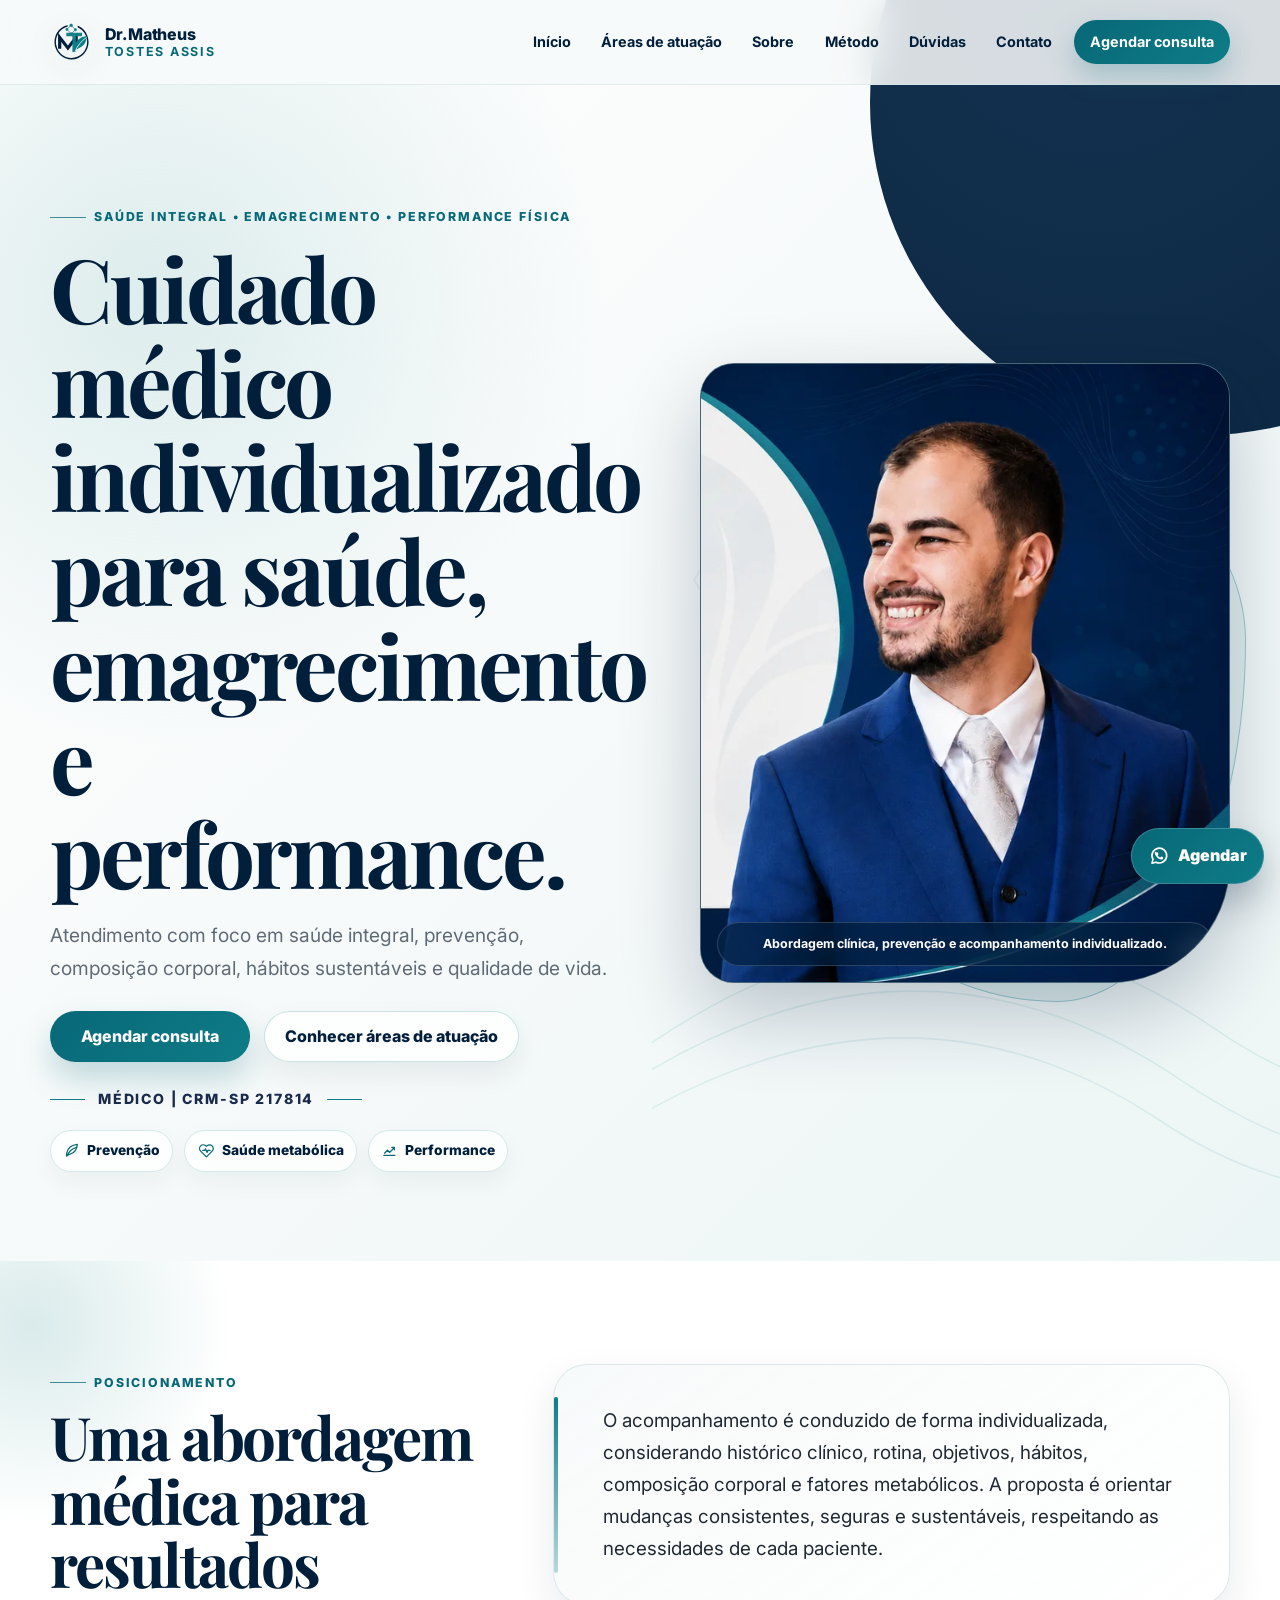
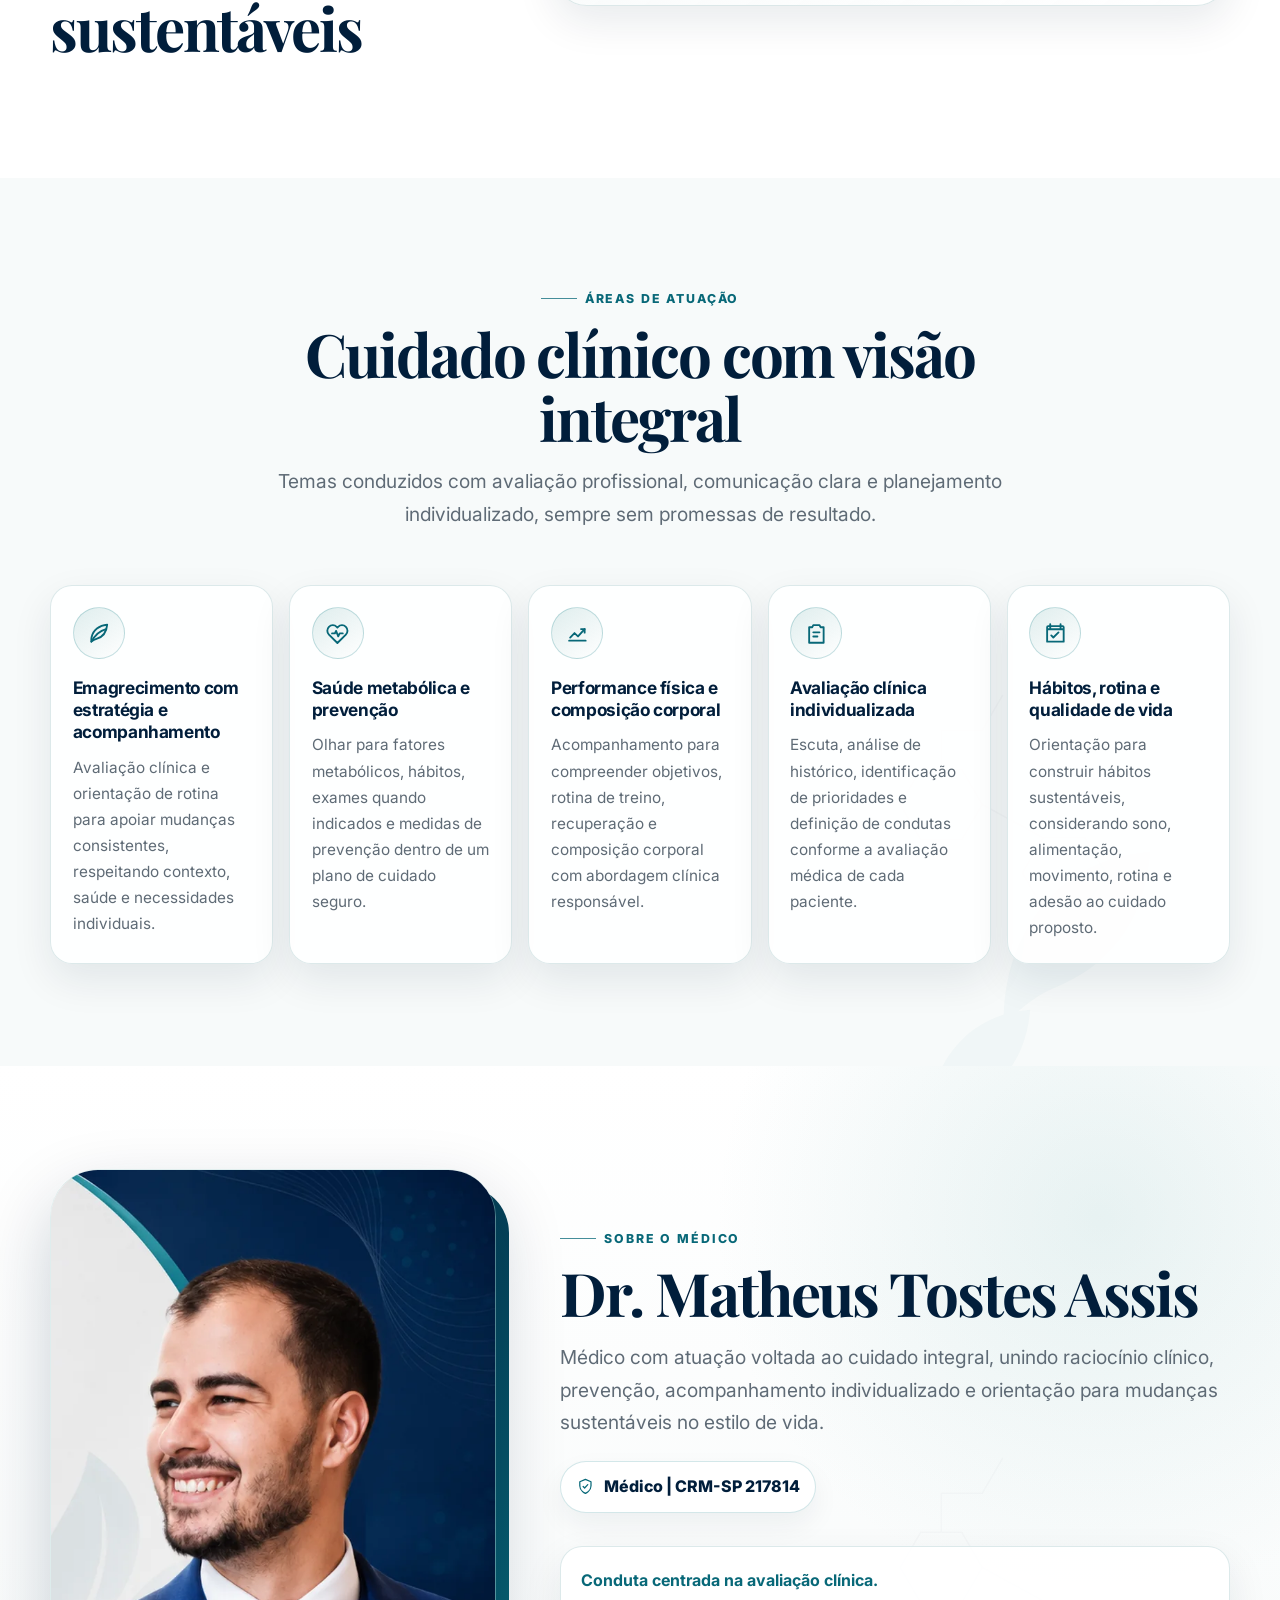
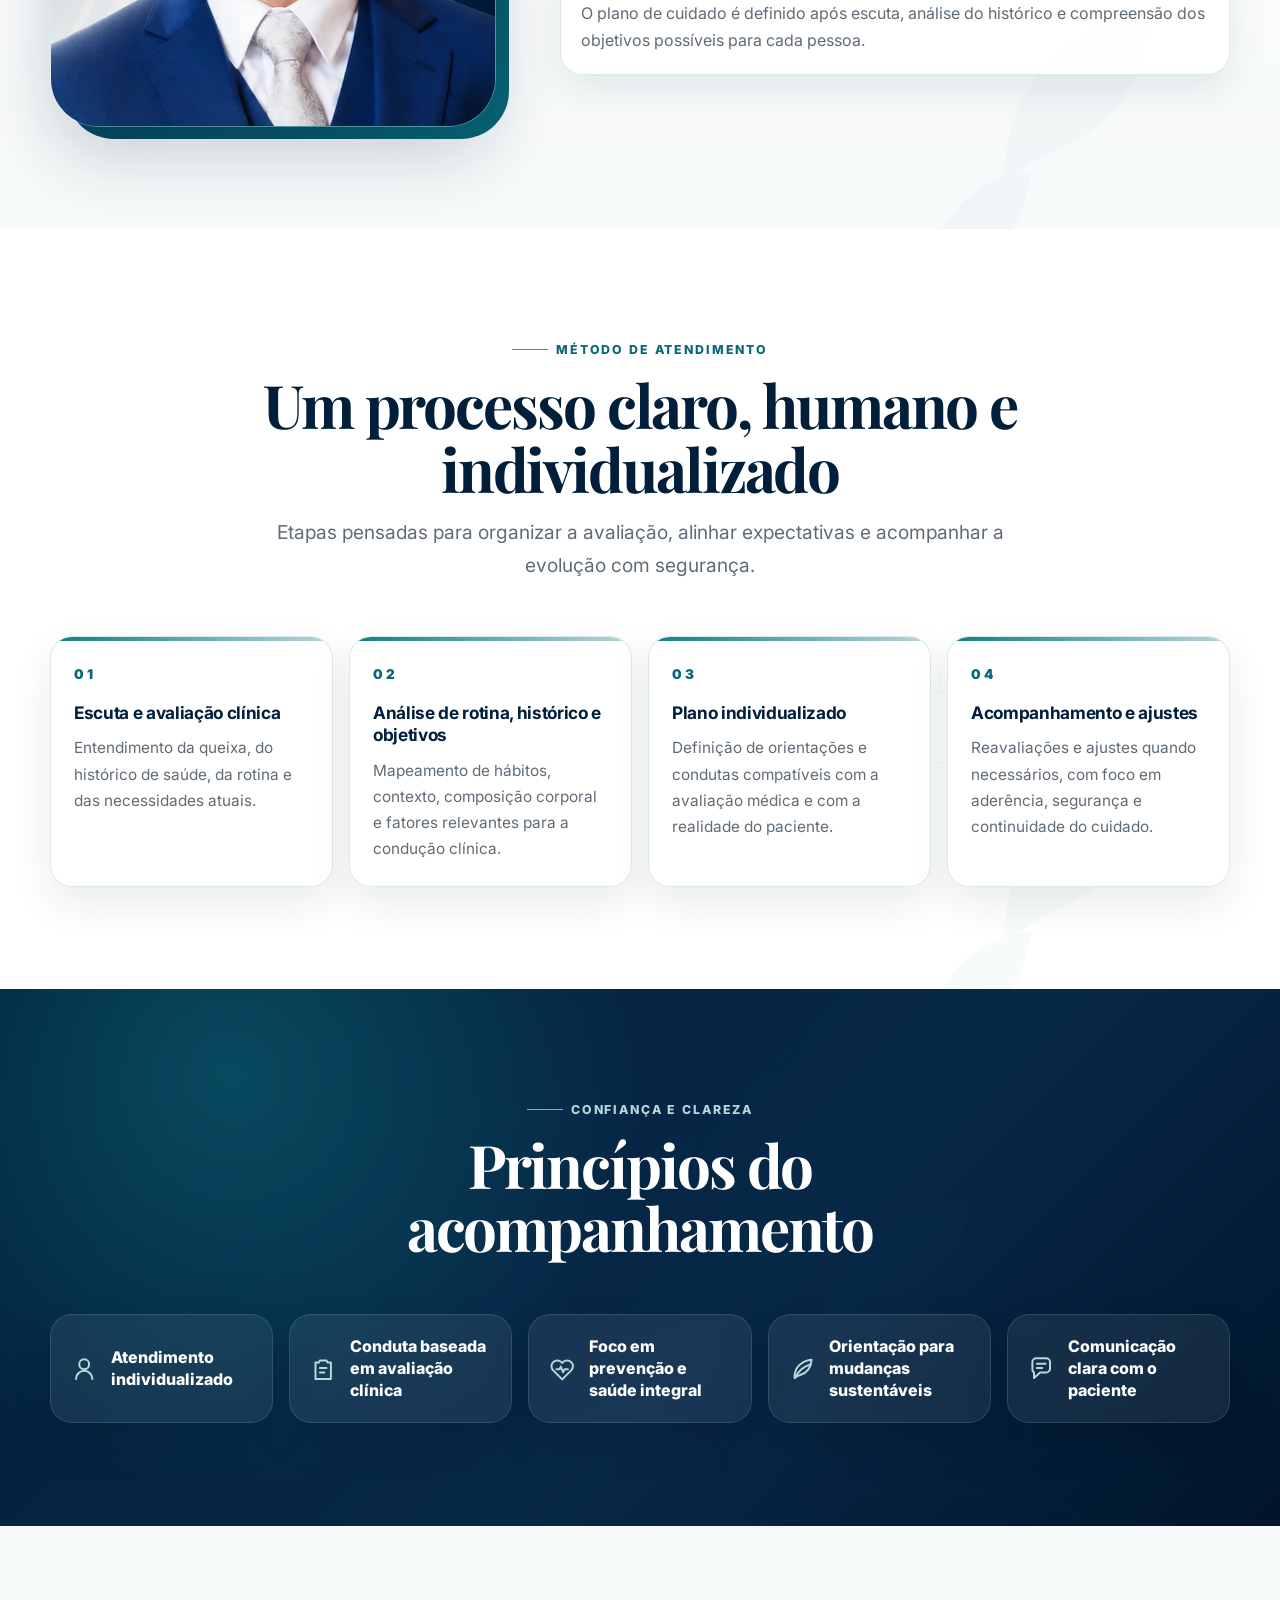
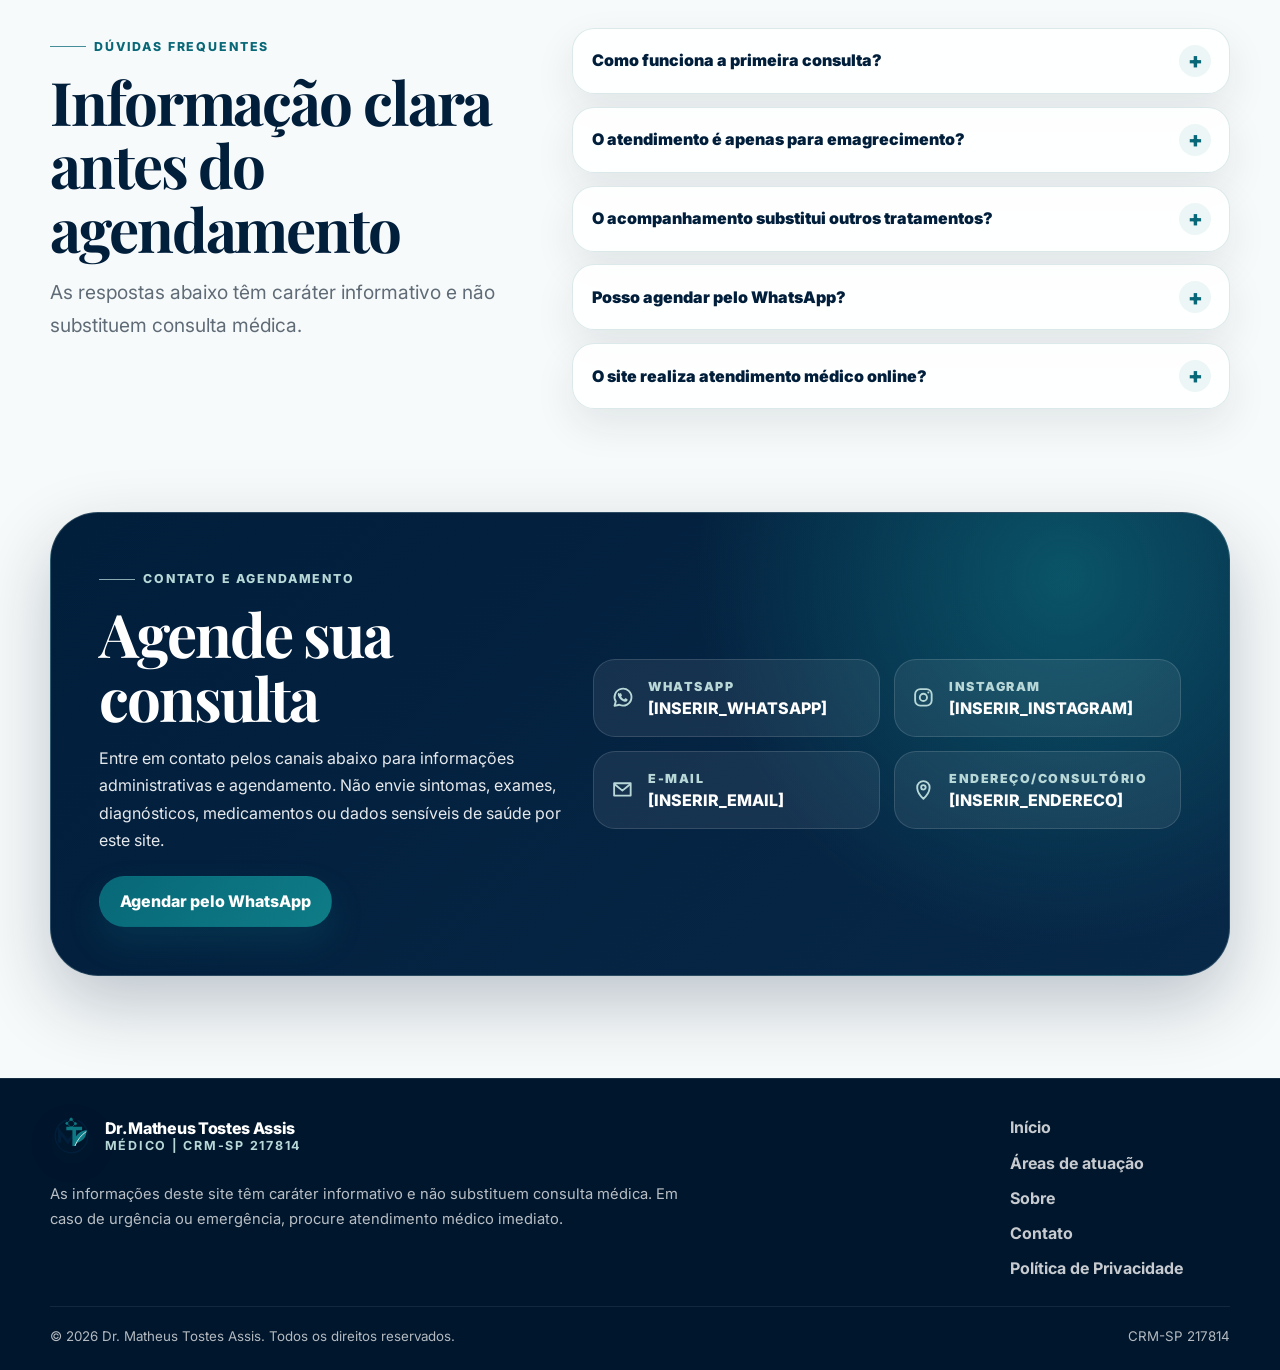
==== commit a60fdf5d: "fix footer" ====
--- a/index.html
+++ b/index.html
@@ -337,8 +337,8 @@
                     data-nav
                 >
                     <a href="#inicio">Início</a>
+                    <a href="#areas">Áreas de atuação</a>
                     <a href="#sobre">Sobre</a>
-                    <a href="#areas">Áreas de atuação</a>
                     <a href="#metodo">Método</a>
                     <a href="#duvidas">Dúvidas</a>
                     <a href="#contato">Contato</a>
